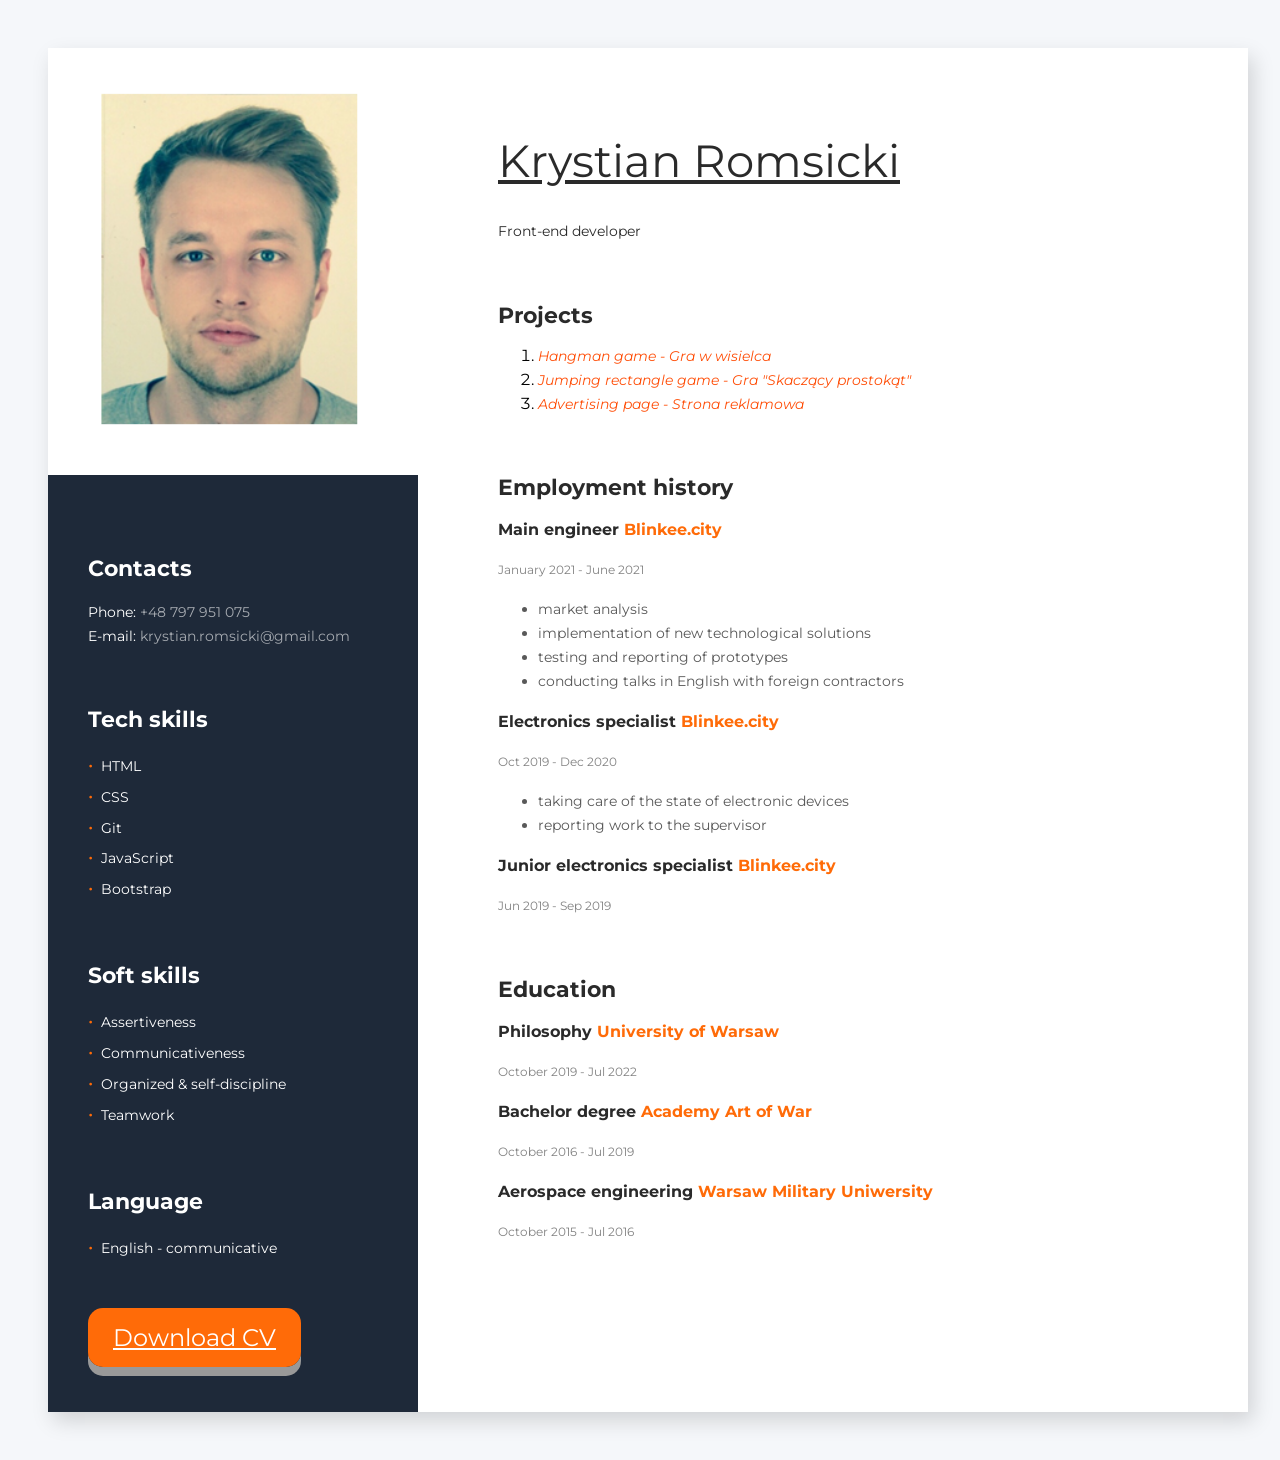
==== index.html @ 941d91e2 "v1.3" ====
<!DOCTYPE html>
<html lang="en">
  <head>
    <meta charset="UTF-8" />
    <meta name="viewport" content="width=device-width, initial-scale=1.0" />
    <title>Krystian Romsicki Wizytówka</title>
    <link rel="stylesheet" href="./css/animate.css" >
    <link rel="stylesheet" href="./css/style.css" />
    <link href="https://fonts.googleapis.com/css2?family=Montserrat:wght@400;700&display=swap" rel="stylesheet">
  </head>
  <body>
    <div class="container">
      <aside class="left-side">
        <img
          src="images/zdj.png"
          alt="moje zdjecie"
          width="370"
          class="photo"
        />

        <section class="contacts">
          <h2 class="contacts-title">Contacts</h2>
          <ul class="contacts-list">
            <li class="contacts-item">
              Phone:
              <a href="tel:+48797951075" class="contacts-link"
                >+48 797 951 075</a
              >
            </li>
            <li class="contacts-item">
              E-mail:
              <a href="mailto: krystian.romsicki@gmail.com" class="contacts-link"
                >krystian.romsicki@gmail.com</a
              >
            </li>
          </ul>
        </section>

        <section class="skills">
          <h2 class="skills-title">
            Tech skills
          </h2>
          <ul class="skills-list">
            <li class="skills-item">HTML</li>
            <li class="skills-item">CSS</li>
            <li class="skills-item">Git</li>
            <li class="skills-item">JavaScript</li>
            <li class="skills-item">Bootstrap</li>
          </ul>
        </section>
        <section class="skills">
          <h2 class="skills-title">
            Soft skills
          </h2>
          <ul class="skills-list">
            <li class="skills-item">Assertiveness</li>
            <li class="skills-item">Communicativeness</li>
            <li class="skills-item">Organized & self-discipline</li>
            <li class="skills-item">Teamwork</li>
          </ul>
        </section>
        <section class="skills">
          <h2 class="skills-title">
            Language
          </h2>
          <ul class="skills-list">
            <li class="skills-item">English - communicative</li>
          </ul>
        </section>
        <section class="widget">
          <a
            class="widget-link link"
            href="https://drive.google.com/file/d/1ToRbLE4dLzPFzspefFecAbR2P3JDI0Y3/view?usp=sharing"
            target="_blank"
          >
            Download CV
          </a>
        </section>
        
      </aside>
      <div class="right-side">
        <section class="bio">
          <a href="https://github.com/RufusCarlito" class="bio-title">Krystian Romsicki</a>
          <p class="bio-occupation">
            Front-end developer
          </p>
          <p class="bio-about">
            
          </p>
        </section>

        <section class="projects">
          <h2 class="projects-title">Projects</h2>

          <ol>
            <li>
              <a href="https://rufuscarlito.github.io/hangOut/" class="projects-link" target="_blank">
                Hangman game - Gra w wisielca 
              </a>
            </li>
            <li>
              <a href="https://rufuscarlito.github.io/flappySquare/" class="projects-link" target="_blank">
                Jumping rectangle game - Gra "Skaczący prostokąt"
              </a>
            </li>
            <li>
              <a href="https://rufuscarlito.github.io/pageMobile/" class="projects-link" target="_blank">
                Advertising page - Strona reklamowa 
              </a>
            </li>
          </ol>
        </section>
        <section class="jobs">
          <h2 class="jobs-title">
            Employment history
          </h2>

          <h3 class="jobs-occupation">
            Main engineer
            <span class="accent">Blinkee.city</span>
          </h3>

          <p class="jobs-time">
            January 2021 - June 2021
          </p>

          <ul class="experience">
            <li class="experience-item">
              market analysis
            </li>
            <li class="experience-item">
              implementation of new technological solutions
            </li>
            <li class="experience-item">
              testing and reporting of prototypes
            </li>
            <li class="experience-item">
              conducting talks in English with foreign contractors
            </li>
          </ul>

          <h3 class="jobs-occupation">
            Electronics specialist <span class="accent">Blinkee.city</span>
          </h3>
          <p class="jobs-time">Oct 2019 - Dec 2020</p>
          <ul class="experience">
            <li class="experience-item">taking care of the state of electronic devices</li>
            <li class="experience-item">reporting work to the supervisor</li>
          </ul>

          <h3 class="jobs-occupation">
            Junior electronics specialist <span class="accent">Blinkee.city</span>
          </h3>
          <p class="jobs-time">Jun 2019 - Sep 2019</p>
         
        </section>
        <section class="education">
          <h2 class="education-title">Education</h2>

          <h3 class="education-degree">
            Philosophy
            <span class="accent"
              >University of Warsaw</span>
          </h3>
          <p class="education-time">October 2019 - Jul 2022</p>

          <h3 class="education-degree">
            Bachelor degree
            <span class="accent"
              >Academy Art of War</span>
          </h3>
          <p class="education-time">October 2016 - Jul 2019</p>

          <h3 class="education-degree">
            Aerospace engineering
            <span class="accent"
              >Warsaw Military Uniwersity</span
            >
          </h3>
          <p class="education-time">October 2015 - Jul 2016</p>
        </section>
      </div>
    </div>
    <script src="css/script.js"></script>
  </body>
</html>
---- css/style.css ----
body {
  background-color: #f5f7fa;
  padding: 40px;
  font-family: 'Montserrat', sans-serif;
}

.container {
  display: flex;
  width: 1200px;
  margin-left: auto;
  margin-right: auto;

  background-color: #fff;
  box-shadow: 5px 9px 20px rgba(0, 0, 0, 0.15);
}

.bio,
.projects,
.jobs,
.education {
  margin-bottom: 60px;
}

.right-side {
  width: 830px;
  padding-left: 80px;
  padding-right: 200px;
  padding-top: 68px;
  padding-bottom: 68px;
}

.bio-title {
  font-size: 45px;
  line-height: 2;
  margin-bottom: 20px;
}

.bio-occupation {
  margin-bottom: 27px;
}

.bio-title,
.bio-occupation {
  color: #2a2a2a;
}

.bio-occupation,
.bio-about {
  font-size: 14px;
  line-height: 1.714;
}

.bio-about {
  color: #595959;
}

.projects-title {
  margin-bottom: 14px;
  color: #2a2a2a;
  font-size: 22px;
  line-height: 24px;
}

.projects-link {
  font-size: 14px;
  line-height: 24px;
  text-decoration: none;
  color: #ff4e08;
  font-weight: 400;
  font-style: oblique;
}

.projects-link:hover {
  color: #ff6b08;
}

.jobs-title,
.education-title {
  color: #2a2a2a;
  font-size: 22px;
  line-height: 1.091;
}

.jobs-occupation,
.education-degree {
  color: #2a2a2a;
  font-size: 16px;
  line-height: 1.5;
}

.jobs-time,
.education-time {
  color: #828282;
  font-size: 12px;
  line-height: 2;
}

.experience-item {
  color: #595959;
  font-size: 14px;
  line-height: 1.714;
}

.accent {
  color: #ff6b08;
}

/* ========= left-side ========= */

.left-side {
  width: 370px;
  background-color: #1e2939;
  color: #fff;
}

.skills-title {
  font-size: 22px;
  line-height: 1.091;
}

.skills-item {
  font-size: 14px;
  line-height: 1.714;
}

.skills-list {
  list-style: none;
  padding-left: 0;
}

.skills-item::before {
  content: "\2022";
  margin-right: 8px;
  color: #ff6b08;
  font-size: 18px;
}

.photo {
  width: 370px;
}

.photo,
.contacts,
.skills,
.widget {
  margin-bottom: 60px;
}

.contacts,
.skills,
.widget {
  padding-left: 40px;
}

.contacts-title,
.skills-title {
  color: #ffffff;
  font-family: Montserrat;
  font-size: 22px;
  font-weight: 700;
  line-height: 24px;
}

.contacts-list {
  list-style: none;
  padding-left: 0;
}

.contacts-item {
  font-size: 14px;
  font-weight: 400;
  line-height: 24px;
  color: #ffffff;
}

.contacts-link {
  opacity: 0.6;
  color: #ffffff;
  text-decoration: none;
}

.contacts-link:hover {
  opacity: 1;
  text-decoration: underline;
}

.widget-link {
  padding: 15px 25px;
  font-size: 24px;
  text-align: center;
  cursor: pointer;
  outline: none;
  color: #fff;
  background-color: #ff6b08;
  border: none;
  border-radius: 15px;
  box-shadow: 0 9px #999;
}

.widget-link:hover {
  background-color: #3e8e41;
}
.widget-link:active {
  background-color: #a5a733;
  box-shadow: 0 5px #666;
  transform: translateY(4px);
}
/*
.widget:hover {
  animation: shake 1s;
  transform-origin: center;
}*/

.photo:hover {
  animation: pulse 1s;
}
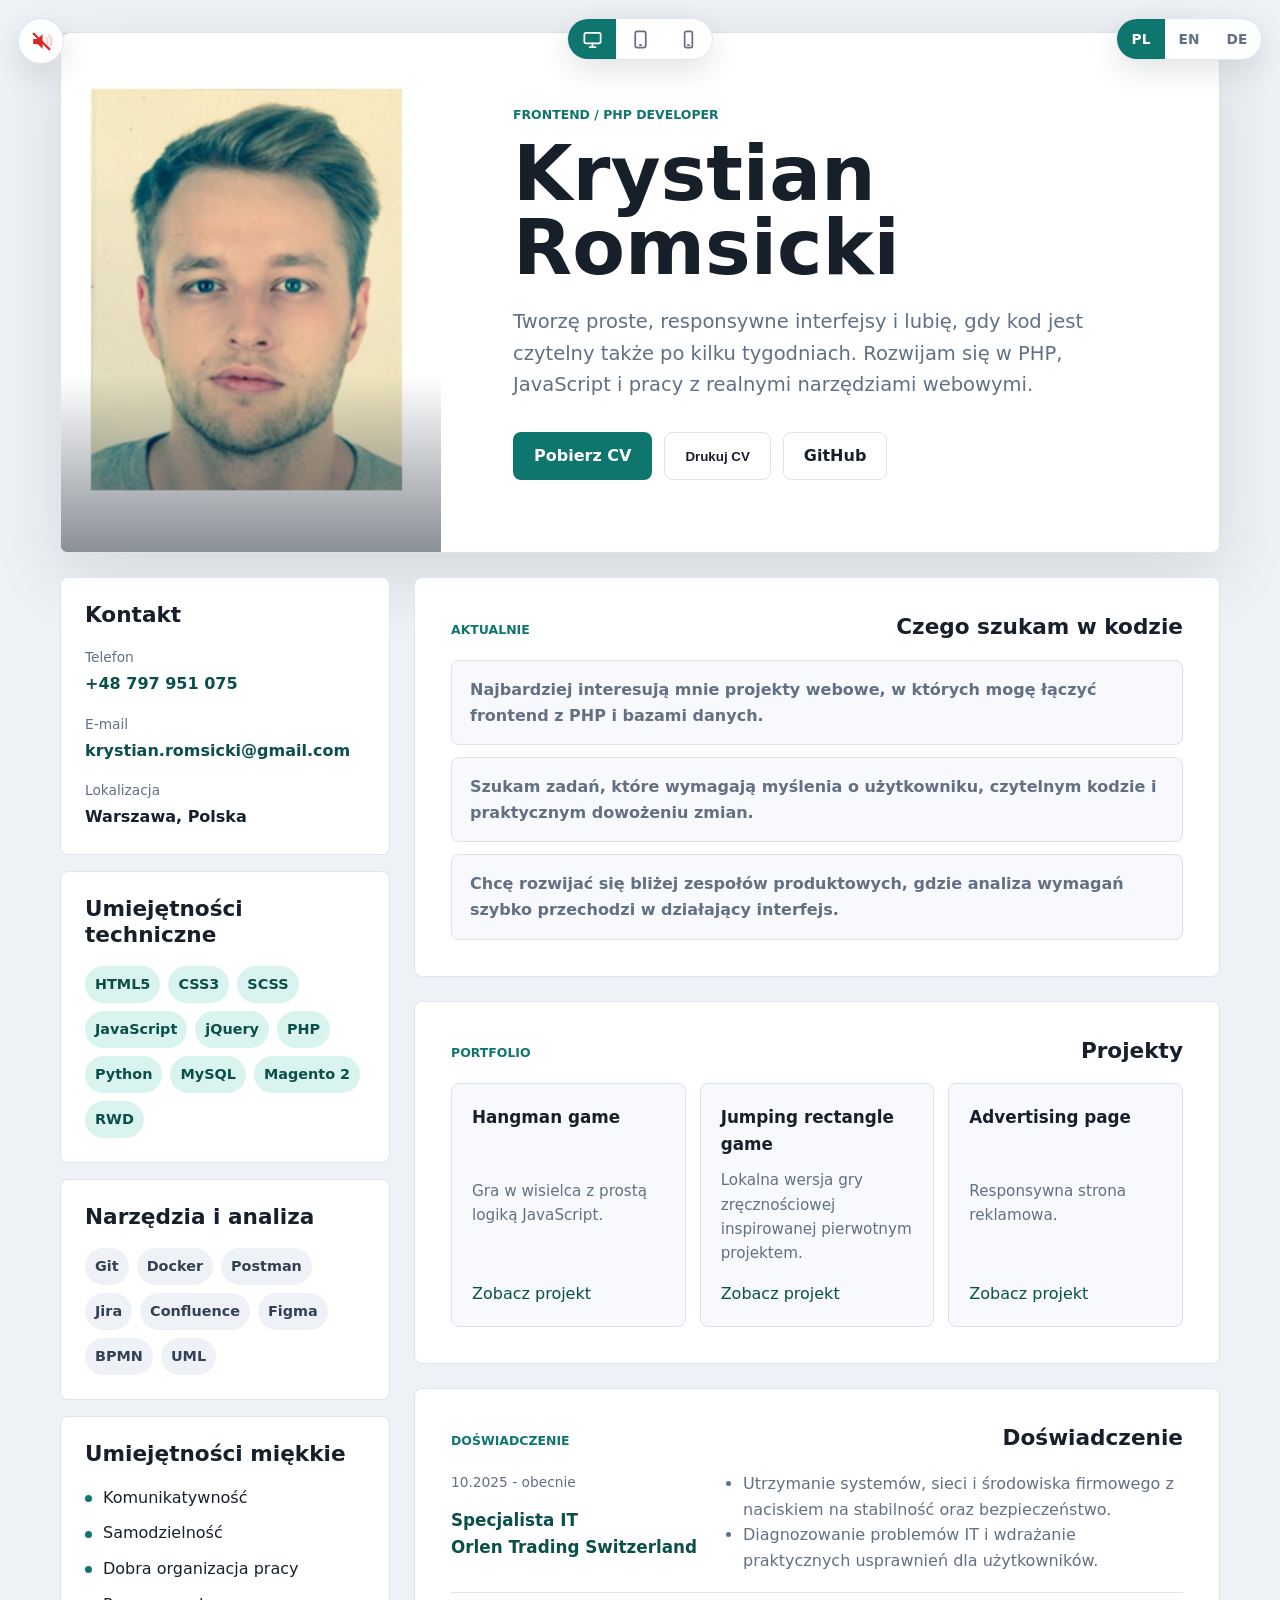
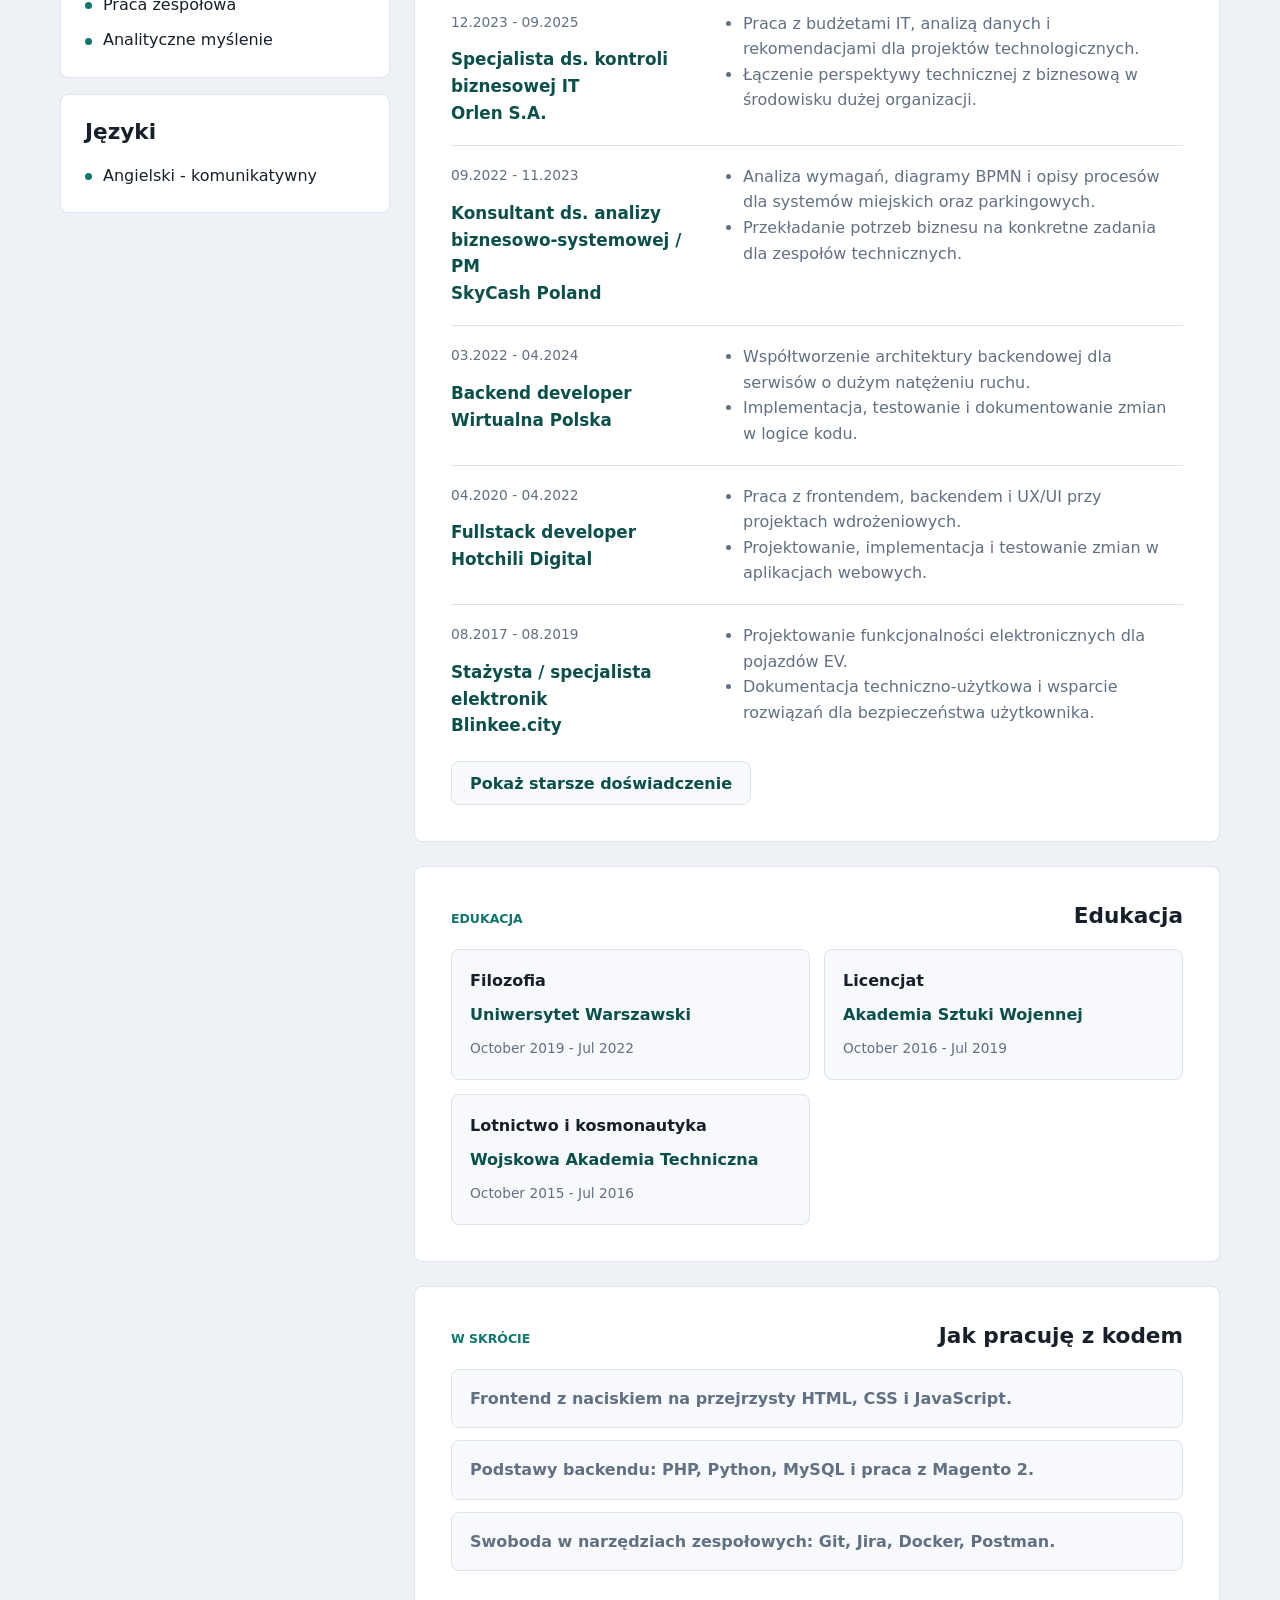
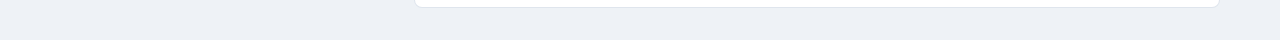
==== commit 385ac35a: "Add static GitHub Pages entrypoint" ====
--- a/index.html
+++ b/index.html
@@ -1,186 +1,305 @@
 <!DOCTYPE html>
-<html lang="en">
-  <head>
-    <meta charset="UTF-8" />
-    <meta name="viewport" content="width=device-width, initial-scale=1.0" />
-    <title>Krystian Romsicki Wizytówka</title>
-    <link rel="stylesheet" href="./css/animate.css" >
-    <link rel="stylesheet" href="./css/style.css" />
-    <link href="https://fonts.googleapis.com/css2?family=Montserrat:wght@400;700&display=swap" rel="stylesheet">
-  </head>
-  <body>
-    <div class="container">
-      <aside class="left-side">
-        <img
-          src="images/zdj.png"
-          alt="moje zdjecie"
-          width="370"
-          class="photo"
-        />
-
-        <section class="contacts">
-          <h2 class="contacts-title">Contacts</h2>
-          <ul class="contacts-list">
-            <li class="contacts-item">
-              Phone:
-              <a href="tel:+48797951075" class="contacts-link"
-                >+48 797 951 075</a
-              >
-            </li>
-            <li class="contacts-item">
-              E-mail:
-              <a href="mailto: krystian.romsicki@gmail.com" class="contacts-link"
-                >krystian.romsicki@gmail.com</a
-              >
-            </li>
-          </ul>
+<html lang="pl">
+<head>
+    <meta charset="UTF-8">
+    <meta name="viewport" content="width=device-width, initial-scale=1.0">
+    <meta name="description" content="CV i portfolio: Krystian Romsicki, Frontend / PHP developer">
+    <meta property="og:title" content="Krystian Romsicki | Frontend / PHP developer">
+    <meta property="og:description" content="Tworzę proste, responsywne interfejsy i lubię, gdy kod jest czytelny także po kilku tygodniach. Rozwijam się w PHP, JavaScript i pracy z realnymi narzędziami webowymi.">
+    <meta property="og:type" content="website">
+    <meta property="og:image" content="assets/img/profile.png">
+    <meta name="twitter:card" content="summary_large_image">
+    <title>Krystian Romsicki | CV</title>
+    <link rel="stylesheet" href="assets/css/style.css">
+</head>
+<body>
+    <audio id="background-audio" src="assets/audio/chill3.wav" loop preload="metadata"></audio>
+    <div class="top-tools" aria-label="Ustawienia strony">
+        <div class="music-control">
+            <button class="audio-toggle" type="button" data-audio-toggle aria-label="Włącz lub wyłącz muzykę" aria-pressed="false">
+                <svg class="speaker-icon" viewBox="0 0 24 24" aria-hidden="true">
+                    <path class="speaker-icon__body" d="M4 9.5v5h4.2L13 19V5L8.2 9.5H4Z"></path>
+                    <path class="speaker-icon__wave speaker-icon__wave--inner" d="M16.2 8.4a5 5 0 0 1 0 7.2"></path>
+                    <path class="speaker-icon__wave speaker-icon__wave--outer" d="M18.9 5.7a8.8 8.8 0 0 1 0 12.6"></path>
+                    <path class="speaker-icon__slash" d="M4.5 4.5 19.5 19.5"></path>
+                </svg>
+            </button>
+            <span class="audio-bubble" data-audio-bubble aria-live="polite"></span>
+        </div>
+        <div class="device-switcher" aria-label="Podgląd widoku strony">
+            <button type="button" class="is-active" data-device-view="desktop" aria-label="Widok komputera">
+                <svg viewBox="0 0 24 24" aria-hidden="true">
+                    <rect x="3.5" y="5" width="17" height="11" rx="1.8"></rect>
+                    <path d="M9 20h6M12 16v4"></path>
+                </svg>
+            </button>
+            <button type="button" data-device-view="tablet" aria-label="Widok tabletu">
+                <svg viewBox="0 0 24 24" aria-hidden="true">
+                    <rect x="6.5" y="3.5" width="11" height="17" rx="2.2"></rect>
+                    <path d="M11.2 17.8h1.6"></path>
+                </svg>
+            </button>
+            <button type="button" data-device-view="phone" aria-label="Widok telefonu">
+                <svg viewBox="0 0 24 24" aria-hidden="true">
+                    <rect x="8" y="3.5" width="8" height="17" rx="2"></rect>
+                    <path d="M11.3 17.8h1.4"></path>
+                </svg>
+            </button>
+        </div>
+        <div class="language-switcher" aria-label="Wybór języka">
+            <button type="button" class="is-active" data-lang="pl">PL</button>
+            <button type="button" data-lang="en">EN</button>
+            <button type="button" data-lang="de">DE</button>
+        </div>
+    </div>
+
+    <main class="page-shell">
+        <section class="hero" aria-labelledby="page-title">
+            <div class="hero__media">
+                <img src="assets/img/profile.png" alt="Zdjęcie profilowe: Krystian Romsicki" class="hero__photo">
+            </div>
+            <div class="hero__content">
+                <p class="eyebrow" data-i18n="profile.role">Frontend / PHP developer</p>
+                <h1 id="page-title">Krystian Romsicki</h1>
+                <p class="lead" data-i18n="profile.summary">Tworzę proste, responsywne interfejsy i lubię, gdy kod jest czytelny także po kilku tygodniach. Rozwijam się w PHP, JavaScript i pracy z realnymi narzędziami webowymi.</p>
+                <div class="hero__actions" aria-label="Główne akcje">
+                                            <a class="button button--primary" href="assets/downloads/K.Romsicki_cv_pl.pdf" download data-i18n="actions.download">Pobierz CV</a>
+                        <button class="button button--ghost" type="button" data-print-pdf="assets/downloads/K.Romsicki_cv_pl.pdf" data-i18n="actions.print">Drukuj CV</button>
+                                        <a class="button button--ghost" href="https://github.com/RufusCarlito" target="_blank" rel="noreferrer">GitHub</a>
+                </div>
+            </div>
         </section>
 
-        <section class="skills">
-          <h2 class="skills-title">
-            Tech skills
-          </h2>
-          <ul class="skills-list">
-            <li class="skills-item">HTML</li>
-            <li class="skills-item">CSS</li>
-            <li class="skills-item">Git</li>
-            <li class="skills-item">JavaScript</li>
-            <li class="skills-item">Bootstrap</li>
-          </ul>
+        <div class="layout">
+            <aside class="sidebar" aria-label="Informacje kontaktowe i umiejętności">
+                <section class="panel contact-panel">
+                    <h2 data-i18n="sections.contact">Kontakt</h2>
+                    <ul class="contact-list">
+                        <li>
+                            <span data-i18n="contact.phone">Telefon</span>
+                            <a href="tel:+48797951075">+48 797 951 075</a>
+                        </li>
+                        <li>
+                            <span>E-mail</span>
+                            <a href="mailto:krystian.romsicki@gmail.com">krystian.romsicki@gmail.com</a>
+                        </li>
+                        <li>
+                            <span data-i18n="contact.location">Lokalizacja</span>
+                            <strong data-i18n="profile.location">Warszawa, Polska</strong>
+                        </li>
+                    </ul>
+                </section>
+
+                <section class="panel">
+                    <h2 data-i18n="sections.tech">Umiejętności techniczne</h2>
+                    <div class="tag-list">
+                                                    <span>HTML5</span>
+                                                    <span>CSS3</span>
+                                                    <span>SCSS</span>
+                                                    <span>JavaScript</span>
+                                                    <span>jQuery</span>
+                                                    <span>PHP</span>
+                                                    <span>Python</span>
+                                                    <span>MySQL</span>
+                                                    <span>Magento 2</span>
+                                                    <span>RWD</span>
+                                            </div>
+                </section>
+
+                <section class="panel">
+                    <h2 data-i18n="sections.tools">Narzędzia i analiza</h2>
+                    <div class="tag-list tag-list--muted">
+                                                    <span>Git</span>
+                                                    <span>Docker</span>
+                                                    <span>Postman</span>
+                                                    <span>Jira</span>
+                                                    <span>Confluence</span>
+                                                    <span>Figma</span>
+                                                    <span>BPMN</span>
+                                                    <span>UML</span>
+                                            </div>
+                </section>
+
+                <section class="panel">
+                    <h2 data-i18n="sections.soft">Umiejętności miękkie</h2>
+                    <ul class="clean-list">
+                                                    <li data-i18n-list="soft">Komunikatywność</li>
+                                                    <li data-i18n-list="soft">Samodzielność</li>
+                                                    <li data-i18n-list="soft">Dobra organizacja pracy</li>
+                                                    <li data-i18n-list="soft">Praca zespołowa</li>
+                                                    <li data-i18n-list="soft">Analityczne myślenie</li>
+                                            </ul>
+                </section>
+
+                <section class="panel">
+                    <h2 data-i18n="sections.languages">Języki</h2>
+                    <ul class="clean-list">
+                                                    <li data-i18n-list="languages">Angielski - komunikatywny</li>
+                                            </ul>
+                </section>
+            </aside>
+
+            <div class="content">
+                <section class="section" aria-labelledby="now-title">
+                    <div class="section__head">
+                        <p class="eyebrow" data-i18n="sections.nowEyebrow">Aktualnie</p>
+                        <h2 id="now-title" data-i18n="sections.now">Czego szukam w kodzie</h2>
+                    </div>
+                    <ul class="focus-list">
+                                                    <li data-i18n-list="now">Najbardziej interesują mnie projekty webowe, w których mogę łączyć frontend z PHP i bazami danych.</li>
+                                                    <li data-i18n-list="now">Szukam zadań, które wymagają myślenia o użytkowniku, czytelnym kodzie i praktycznym dowożeniu zmian.</li>
+                                                    <li data-i18n-list="now">Chcę rozwijać się bliżej zespołów produktowych, gdzie analiza wymagań szybko przechodzi w działający interfejs.</li>
+                                            </ul>
+                </section>
+
+                <section class="section" aria-labelledby="projects-title">
+                    <div class="section__head">
+                        <p class="eyebrow">Portfolio</p>
+                        <h2 id="projects-title" data-i18n="sections.projects">Projekty</h2>
+                    </div>
+                    <div class="project-grid">
+                                                    <article class="project-card">
+                                <h3>Hangman game</h3>
+                                <p data-project-description="Hangman game">Gra w wisielca z prostą logiką JavaScript.</p>
+                                                                    <button class="project-card__action" type="button" data-modal-open data-project-src="assets/projects/hangOut/index.html" data-project-title="Hangman game">
+                                        <span data-i18n="actions.viewProject">Zobacz projekt</span>
+                                    </button>
+                                                            </article>
+                                                    <article class="project-card">
+                                <h3>Jumping rectangle game</h3>
+                                <p data-project-description="Jumping rectangle game">Lokalna wersja gry zręcznościowej inspirowanej pierwotnym projektem.</p>
+                                                                    <button class="project-card__action" type="button" data-modal-open data-project-src="assets/projects/flappySquare/index.html" data-project-title="Jumping rectangle game">
+                                        <span data-i18n="actions.viewProject">Zobacz projekt</span>
+                                    </button>
+                                                            </article>
+                                                    <article class="project-card">
+                                <h3>Advertising page</h3>
+                                <p data-project-description="Advertising page">Responsywna strona reklamowa.</p>
+                                                                    <a href="assets/projects/pageMobile/index.html" target="_blank" rel="noreferrer" data-i18n="actions.viewProject">Zobacz projekt</a>
+                                                            </article>
+                                            </div>
+                </section>
+
+                <section class="section" aria-labelledby="experience-title">
+                    <div class="section__head">
+                        <p class="eyebrow" data-i18n="sections.experienceEyebrow">Doświadczenie</p>
+                        <h2 id="experience-title" data-i18n="sections.experience">Doświadczenie</h2>
+                    </div>
+                    <div class="timeline">
+                                                    <article class="timeline-item">
+                                <div>
+                                    <p class="timeline-item__period">10.2025 - obecnie</p>
+                                    <h3><span data-job-role="Specjalista IT">Specjalista IT</span> <span>Orlen Trading Switzerland</span></h3>
+                                </div>
+                                <ul>
+                                                                            <li data-i18n-job="Utrzymanie systemów, sieci i środowiska firmowego z naciskiem na stabilność oraz bezpieczeństwo.">Utrzymanie systemów, sieci i środowiska firmowego z naciskiem na stabilność oraz bezpieczeństwo.</li>
+                                                                            <li data-i18n-job="Diagnozowanie problemów IT i wdrażanie praktycznych usprawnień dla użytkowników.">Diagnozowanie problemów IT i wdrażanie praktycznych usprawnień dla użytkowników.</li>
+                                                                    </ul>
+                            </article>
+                                                    <article class="timeline-item">
+                                <div>
+                                    <p class="timeline-item__period">12.2023 - 09.2025</p>
+                                    <h3><span data-job-role="Specjalista ds. kontroli biznesowej IT">Specjalista ds. kontroli biznesowej IT</span> <span>Orlen S.A.</span></h3>
+                                </div>
+                                <ul>
+                                                                            <li data-i18n-job="Praca z budżetami IT, analizą danych i rekomendacjami dla projektów technologicznych.">Praca z budżetami IT, analizą danych i rekomendacjami dla projektów technologicznych.</li>
+                                                                            <li data-i18n-job="Łączenie perspektywy technicznej z biznesową w środowisku dużej organizacji.">Łączenie perspektywy technicznej z biznesową w środowisku dużej organizacji.</li>
+                                                                    </ul>
+                            </article>
+                                                    <article class="timeline-item">
+                                <div>
+                                    <p class="timeline-item__period">09.2022 - 11.2023</p>
+                                    <h3><span data-job-role="Konsultant ds. analizy biznesowo-systemowej / PM">Konsultant ds. analizy biznesowo-systemowej / PM</span> <span>SkyCash Poland</span></h3>
+                                </div>
+                                <ul>
+                                                                            <li data-i18n-job="Analiza wymagań, diagramy BPMN i opisy procesów dla systemów miejskich oraz parkingowych.">Analiza wymagań, diagramy BPMN i opisy procesów dla systemów miejskich oraz parkingowych.</li>
+                                                                            <li data-i18n-job="Przekładanie potrzeb biznesu na konkretne zadania dla zespołów technicznych.">Przekładanie potrzeb biznesu na konkretne zadania dla zespołów technicznych.</li>
+                                                                    </ul>
+                            </article>
+                                                    <article class="timeline-item timeline-item--older" data-experience-older hidden>
+                                <div>
+                                    <p class="timeline-item__period">03.2022 - 04.2024</p>
+                                    <h3><span data-job-role="Backend developer">Backend developer</span> <span>Wirtualna Polska</span></h3>
+                                </div>
+                                <ul>
+                                                                            <li data-i18n-job="Współtworzenie architektury backendowej dla serwisów o dużym natężeniu ruchu.">Współtworzenie architektury backendowej dla serwisów o dużym natężeniu ruchu.</li>
+                                                                            <li data-i18n-job="Implementacja, testowanie i dokumentowanie zmian w logice kodu.">Implementacja, testowanie i dokumentowanie zmian w logice kodu.</li>
+                                                                    </ul>
+                            </article>
+                                                    <article class="timeline-item timeline-item--older" data-experience-older hidden>
+                                <div>
+                                    <p class="timeline-item__period">04.2020 - 04.2022</p>
+                                    <h3><span data-job-role="Fullstack developer">Fullstack developer</span> <span>Hotchili Digital</span></h3>
+                                </div>
+                                <ul>
+                                                                            <li data-i18n-job="Praca z frontendem, backendem i UX/UI przy projektach wdrożeniowych.">Praca z frontendem, backendem i UX/UI przy projektach wdrożeniowych.</li>
+                                                                            <li data-i18n-job="Projektowanie, implementacja i testowanie zmian w aplikacjach webowych.">Projektowanie, implementacja i testowanie zmian w aplikacjach webowych.</li>
+                                                                    </ul>
+                            </article>
+                                                    <article class="timeline-item timeline-item--older" data-experience-older hidden>
+                                <div>
+                                    <p class="timeline-item__period">08.2017 - 08.2019</p>
+                                    <h3><span data-job-role="Stażysta / specjalista elektronik">Stażysta / specjalista elektronik</span> <span>Blinkee.city</span></h3>
+                                </div>
+                                <ul>
+                                                                            <li data-i18n-job="Projektowanie funkcjonalności elektronicznych dla pojazdów EV.">Projektowanie funkcjonalności elektronicznych dla pojazdów EV.</li>
+                                                                            <li data-i18n-job="Dokumentacja techniczno-użytkowa i wsparcie rozwiązań dla bezpieczeństwa użytkownika.">Dokumentacja techniczno-użytkowa i wsparcie rozwiązań dla bezpieczeństwa użytkownika.</li>
+                                                                    </ul>
+                            </article>
+                                            </div>
+                    <button class="timeline-toggle" type="button" data-experience-toggle data-i18n-toggle="showOlder" aria-expanded="false">Pokaż starsze doświadczenie</button>
+                </section>
+
+                <section class="section" aria-labelledby="education-title">
+                    <div class="section__head">
+                        <p class="eyebrow">Edukacja</p>
+                        <h2 id="education-title" data-i18n="sections.education">Edukacja</h2>
+                    </div>
+                    <div class="education-list">
+                                                    <article class="education-item">
+                                <h3 data-education-degree="Filozofia">Filozofia</h3>
+                                <p data-education-school="Uniwersytet Warszawski">Uniwersytet Warszawski</p>
+                                <span>October 2019 - Jul 2022</span>
+                            </article>
+                                                    <article class="education-item">
+                                <h3 data-education-degree="Licencjat">Licencjat</h3>
+                                <p data-education-school="Akademia Sztuki Wojennej">Akademia Sztuki Wojennej</p>
+                                <span>October 2016 - Jul 2019</span>
+                            </article>
+                                                    <article class="education-item">
+                                <h3 data-education-degree="Lotnictwo i kosmonautyka">Lotnictwo i kosmonautyka</h3>
+                                <p data-education-school="Wojskowa Akademia Techniczna">Wojskowa Akademia Techniczna</p>
+                                <span>October 2015 - Jul 2016</span>
+                            </article>
+                                            </div>
+                </section>
+
+                <section class="section" aria-labelledby="focus-title">
+                    <div class="section__head">
+                        <p class="eyebrow" data-i18n="sections.focusEyebrow">W skrócie</p>
+                        <h2 id="focus-title" data-i18n="sections.focus">Jak pracuję z kodem</h2>
+                    </div>
+                    <ul class="focus-list">
+                                                    <li data-i18n-list="focus">Frontend z naciskiem na przejrzysty HTML, CSS i JavaScript.</li>
+                                                    <li data-i18n-list="focus">Podstawy backendu: PHP, Python, MySQL i praca z Magento 2.</li>
+                                                    <li data-i18n-list="focus">Swoboda w narzędziach zespołowych: Git, Jira, Docker, Postman.</li>
+                                            </ul>
+                </section>
+            </div>
+        </div>
+    </main>
+
+    <div class="project-modal" data-project-modal aria-hidden="true">
+        <div class="project-modal__backdrop" data-modal-close></div>
+        <section class="project-modal__dialog" role="dialog" aria-modal="true" aria-labelledby="project-modal-title">
+            <header class="project-modal__header">
+                <h2 id="project-modal-title">Projekt</h2>
+                <button class="project-modal__close" type="button" data-modal-close aria-label="Zamknij popup">×</button>
+            </header>
+            <iframe class="project-modal__frame" data-project-frame title="Podgląd projektu" loading="lazy"></iframe>
         </section>
-        <section class="skills">
-          <h2 class="skills-title">
-            Soft skills
-          </h2>
-          <ul class="skills-list">
-            <li class="skills-item">Assertiveness</li>
-            <li class="skills-item">Communicativeness</li>
-            <li class="skills-item">Organized & self-discipline</li>
-            <li class="skills-item">Teamwork</li>
-          </ul>
-        </section>
-        <section class="skills">
-          <h2 class="skills-title">
-            Language
-          </h2>
-          <ul class="skills-list">
-            <li class="skills-item">English - communicative</li>
-          </ul>
-        </section>
-        <section class="widget">
-          <a
-            class="widget-link link"
-            href="https://drive.google.com/file/d/1ToRbLE4dLzPFzspefFecAbR2P3JDI0Y3/view?usp=sharing"
-            target="_blank"
-          >
-            Download CV
-          </a>
-        </section>
-        
-      </aside>
-      <div class="right-side">
-        <section class="bio">
-          <a href="https://github.com/RufusCarlito" class="bio-title">Krystian Romsicki</a>
-          <p class="bio-occupation">
-            Front-end developer
-          </p>
-          <p class="bio-about">
-            
-          </p>
-        </section>
-
-        <section class="projects">
-          <h2 class="projects-title">Projects</h2>
-
-          <ol>
-            <li>
-              <a href="https://rufuscarlito.github.io/hangOut/" class="projects-link" target="_blank">
-                Hangman game - Gra w wisielca 
-              </a>
-            </li>
-            <li>
-              <a href="https://rufuscarlito.github.io/flappySquare/" class="projects-link" target="_blank">
-                Jumping rectangle game - Gra "Skaczący prostokąt"
-              </a>
-            </li>
-            <li>
-              <a href="https://rufuscarlito.github.io/pageMobile/" class="projects-link" target="_blank">
-                Advertising page - Strona reklamowa 
-              </a>
-            </li>
-          </ol>
-        </section>
-        <section class="jobs">
-          <h2 class="jobs-title">
-            Employment history
-          </h2>
-
-          <h3 class="jobs-occupation">
-            Main engineer
-            <span class="accent">Blinkee.city</span>
-          </h3>
-
-          <p class="jobs-time">
-            January 2021 - June 2021
-          </p>
-
-          <ul class="experience">
-            <li class="experience-item">
-              market analysis
-            </li>
-            <li class="experience-item">
-              implementation of new technological solutions
-            </li>
-            <li class="experience-item">
-              testing and reporting of prototypes
-            </li>
-            <li class="experience-item">
-              conducting talks in English with foreign contractors
-            </li>
-          </ul>
-
-          <h3 class="jobs-occupation">
-            Electronics specialist <span class="accent">Blinkee.city</span>
-          </h3>
-          <p class="jobs-time">Oct 2019 - Dec 2020</p>
-          <ul class="experience">
-            <li class="experience-item">taking care of the state of electronic devices</li>
-            <li class="experience-item">reporting work to the supervisor</li>
-          </ul>
-
-          <h3 class="jobs-occupation">
-            Junior electronics specialist <span class="accent">Blinkee.city</span>
-          </h3>
-          <p class="jobs-time">Jun 2019 - Sep 2019</p>
-         
-        </section>
-        <section class="education">
-          <h2 class="education-title">Education</h2>
-
-          <h3 class="education-degree">
-            Philosophy
-            <span class="accent"
-              >University of Warsaw</span>
-          </h3>
-          <p class="education-time">October 2019 - Jul 2022</p>
-
-          <h3 class="education-degree">
-            Bachelor degree
-            <span class="accent"
-              >Academy Art of War</span>
-          </h3>
-          <p class="education-time">October 2016 - Jul 2019</p>
-
-          <h3 class="education-degree">
-            Aerospace engineering
-            <span class="accent"
-              >Warsaw Military Uniwersity</span
-            >
-          </h3>
-          <p class="education-time">October 2015 - Jul 2016</p>
-        </section>
-      </div>
     </div>
-    <script src="css/script.js"></script>
-  </body>
+
+    <script src="assets/js/script.js"></script>
+</body>
 </html>
--- a/assets/css/style.css
+++ b/assets/css/style.css
@@ -0,0 +1,934 @@
+:root {
+  --bg: #eef2f6;
+  --surface: #ffffff;
+  --surface-muted: #f7f9fc;
+  --ink: #17202a;
+  --muted: #627084;
+  --line: #dce3eb;
+  --accent: #0f766e;
+  --accent-dark: #0b4f4a;
+  --accent-soft: #d9f3ef;
+  --warn: #c2410c;
+  --shadow: 0 24px 70px rgba(21, 32, 43, 0.12);
+}
+
+* {
+  box-sizing: border-box;
+}
+
+html {
+  scroll-behavior: smooth;
+}
+
+body {
+  margin: 0;
+  background: var(--bg);
+  color: var(--ink);
+  font-family: Inter, ui-sans-serif, system-ui, -apple-system, BlinkMacSystemFont, "Segoe UI", sans-serif;
+  line-height: 1.6;
+}
+
+body::before {
+  position: fixed;
+  inset: 0;
+  z-index: 100;
+  content: "";
+  pointer-events: none;
+  background:
+    linear-gradient(rgba(255, 255, 255, 0.18) 50%, rgba(0, 0, 0, 0.12) 50%),
+    #08111f;
+  background-size: 100% 4px, auto;
+  animation: tvReveal 1200ms cubic-bezier(0.19, 1, 0.22, 1) forwards;
+  transform-origin: center;
+}
+
+a {
+  color: inherit;
+}
+
+.top-tools {
+  position: fixed;
+  top: 18px;
+  right: 18px;
+  left: 18px;
+  z-index: 30;
+  display: flex;
+  align-items: flex-start;
+  justify-content: space-between;
+  gap: 16px;
+  pointer-events: none;
+}
+
+.music-control,
+.device-switcher,
+.language-switcher {
+  pointer-events: auto;
+}
+
+.music-control {
+  position: relative;
+  display: flex;
+  align-items: center;
+  gap: 10px;
+}
+
+.audio-toggle {
+  position: relative;
+  width: 46px;
+  height: 46px;
+  display: grid;
+  place-items: center;
+  border: 1px solid rgba(220, 227, 235, 0.9);
+  border-radius: 999px;
+  background: rgba(255, 255, 255, 0.94);
+  box-shadow: 0 10px 30px rgba(21, 32, 43, 0.12);
+  cursor: pointer;
+}
+
+.speaker-icon {
+  width: 25px;
+  height: 25px;
+  display: block;
+  margin: auto;
+  overflow: visible;
+  color: var(--accent-dark);
+}
+
+.speaker-icon__body {
+  fill: currentColor;
+}
+
+.speaker-icon__wave,
+.speaker-icon__slash {
+  fill: none;
+  stroke: currentColor;
+  stroke-width: 2.2;
+  stroke-linecap: round;
+  stroke-linejoin: round;
+}
+
+.speaker-icon__slash {
+  opacity: 0;
+  color: #dc2626;
+}
+
+.audio-toggle.is-muted .speaker-icon {
+  color: #dc2626;
+}
+
+.audio-toggle.is-muted .speaker-icon__wave {
+  opacity: 0.2;
+}
+
+.audio-toggle.is-muted .speaker-icon__slash {
+  opacity: 1;
+}
+
+.audio-bubble {
+  max-width: 230px;
+  padding: 9px 11px;
+  border-radius: 8px;
+  background: #ffffff;
+  color: var(--ink);
+  box-shadow: 0 14px 40px rgba(21, 32, 43, 0.16);
+  font-size: 0.9rem;
+  font-weight: 750;
+  opacity: 0;
+  transform: translateY(-4px);
+  transition: opacity 180ms ease, transform 180ms ease;
+  pointer-events: none;
+}
+
+.audio-bubble.is-visible {
+  opacity: 1;
+  transform: translateY(0);
+}
+
+.device-switcher {
+  position: absolute;
+  left: 50%;
+  display: inline-flex;
+  overflow: hidden;
+  border: 1px solid rgba(220, 227, 235, 0.9);
+  border-radius: 999px;
+  background: rgba(255, 255, 255, 0.94);
+  box-shadow: 0 10px 30px rgba(21, 32, 43, 0.12);
+  transform: translateX(-50%);
+}
+
+.device-switcher button {
+  width: 48px;
+  height: 40px;
+  display: grid;
+  place-items: center;
+  border: 0;
+  background: transparent;
+  color: var(--muted);
+  cursor: pointer;
+}
+
+.device-switcher button.is-active {
+  background: var(--accent);
+  color: #ffffff;
+}
+
+.device-switcher svg {
+  width: 23px;
+  height: 23px;
+  fill: none;
+  stroke: currentColor;
+  stroke-width: 1.8;
+  stroke-linecap: round;
+  stroke-linejoin: round;
+}
+
+.language-switcher {
+  display: inline-flex;
+  overflow: hidden;
+  border: 1px solid rgba(220, 227, 235, 0.9);
+  border-radius: 999px;
+  background: rgba(255, 255, 255, 0.94);
+  box-shadow: 0 10px 30px rgba(21, 32, 43, 0.12);
+}
+
+.language-switcher button {
+  min-width: 48px;
+  min-height: 40px;
+  border: 0;
+  background: transparent;
+  color: var(--muted);
+  font: inherit;
+  font-size: 0.86rem;
+  font-weight: 850;
+  cursor: pointer;
+}
+
+.language-switcher button.is-active {
+  background: var(--accent);
+  color: #ffffff;
+}
+
+.page-shell {
+  width: min(1160px, calc(100% - 32px));
+  margin: 32px auto;
+  animation: pageReveal 900ms ease 520ms both;
+  transition: width 220ms ease, max-width 220ms ease, box-shadow 220ms ease;
+}
+
+body.preview-tablet .page-shell {
+  width: min(760px, calc(100% - 32px));
+}
+
+body.preview-phone .page-shell {
+  width: 390px;
+  max-width: calc(100% - 32px);
+  box-shadow: 0 30px 90px rgba(21, 32, 43, 0.18);
+}
+
+@keyframes tvReveal {
+  0% {
+    opacity: 1;
+    transform: scaleY(0.018);
+    filter: brightness(2.8);
+  }
+
+  38% {
+    transform: scaleY(0.018);
+  }
+
+  58% {
+    transform: scaleY(1);
+  }
+
+  82% {
+    opacity: 0.82;
+    filter: brightness(1.35);
+  }
+
+  100% {
+    opacity: 0;
+    transform: scaleY(1);
+    filter: brightness(1);
+    visibility: hidden;
+  }
+}
+
+@keyframes pageReveal {
+  from {
+    opacity: 0;
+    transform: scale(0.985);
+    filter: blur(6px);
+  }
+
+  to {
+    opacity: 1;
+    transform: scale(1);
+    filter: blur(0);
+  }
+}
+
+@media (prefers-reduced-motion: reduce) {
+  body::before,
+  .page-shell {
+    animation: none;
+  }
+
+  body::before {
+    display: none;
+  }
+}
+
+body.preview-tablet .hero,
+body.preview-tablet .layout,
+body.preview-phone .hero,
+body.preview-phone .layout {
+  grid-template-columns: 1fr;
+}
+
+body.preview-tablet .hero {
+  min-height: 0;
+}
+
+body.preview-tablet .hero__media {
+  min-height: 360px;
+}
+
+body.preview-tablet .project-grid,
+body.preview-tablet .education-list {
+  grid-template-columns: 1fr 1fr;
+}
+
+body.preview-phone .page-shell {
+  margin-top: 76px;
+}
+
+body.preview-phone .hero {
+  min-height: 0;
+}
+
+body.preview-phone .hero,
+body.preview-phone .panel,
+body.preview-phone .section {
+  border-right: 0;
+  border-left: 0;
+  border-radius: 0;
+}
+
+body.preview-phone .hero__media {
+  min-height: 320px;
+}
+
+body.preview-phone .hero__content {
+  padding: 28px 20px;
+}
+
+body.preview-phone .hero__actions,
+body.preview-phone .button {
+  width: 100%;
+}
+
+body.preview-phone .layout {
+  gap: 14px;
+  margin-top: 14px;
+}
+
+body.preview-phone .sidebar,
+body.preview-phone .content {
+  gap: 14px;
+}
+
+body.preview-phone .section__head {
+  display: block;
+}
+
+body.preview-phone .project-grid,
+body.preview-phone .education-list,
+body.preview-phone .timeline-item {
+  grid-template-columns: 1fr;
+}
+
+body.preview-phone .project-card {
+  min-height: 0;
+}
+
+.hero {
+  display: grid;
+  grid-template-columns: minmax(260px, 380px) minmax(0, 1fr);
+  min-height: 520px;
+  overflow: hidden;
+  background: var(--surface);
+  border: 1px solid rgba(220, 227, 235, 0.9);
+  border-radius: 8px;
+  box-shadow: var(--shadow);
+}
+
+.hero__media {
+  position: relative;
+  min-height: 420px;
+  background: #1f2a37;
+}
+
+.hero__media::after {
+  position: absolute;
+  inset: auto 0 0;
+  height: 34%;
+  content: "";
+  background: linear-gradient(180deg, rgba(31, 42, 55, 0), rgba(31, 42, 55, 0.52));
+}
+
+.hero__photo {
+  width: 100%;
+  height: 100%;
+  display: block;
+  object-fit: cover;
+  object-position: center top;
+}
+
+.hero__content {
+  display: flex;
+  flex-direction: column;
+  justify-content: center;
+  padding: clamp(32px, 6vw, 72px);
+}
+
+.eyebrow {
+  margin: 0 0 12px;
+  color: var(--accent);
+  font-size: 0.78rem;
+  font-weight: 800;
+  letter-spacing: 0;
+  text-transform: uppercase;
+}
+
+h1,
+h2,
+h3,
+p {
+  margin-top: 0;
+}
+
+h1 {
+  max-width: 720px;
+  margin-bottom: 22px;
+  font-size: clamp(2.6rem, 6vw, 5.6rem);
+  line-height: 0.96;
+  letter-spacing: 0;
+}
+
+.lead {
+  max-width: 650px;
+  margin-bottom: 32px;
+  color: var(--muted);
+  font-size: clamp(1.02rem, 2vw, 1.22rem);
+}
+
+.hero__actions {
+  display: flex;
+  flex-wrap: wrap;
+  gap: 12px;
+}
+
+.button {
+  display: inline-flex;
+  min-height: 48px;
+  align-items: center;
+  justify-content: center;
+  padding: 0 20px;
+  border: 1px solid transparent;
+  border-radius: 8px;
+  font-weight: 800;
+  text-decoration: none;
+  transition: transform 160ms ease, background 160ms ease, border-color 160ms ease;
+}
+
+.button:hover {
+  transform: translateY(-1px);
+}
+
+.button--primary {
+  background: var(--accent);
+  color: #ffffff;
+}
+
+.button--primary:hover {
+  background: var(--accent-dark);
+}
+
+.button--ghost {
+  border-color: var(--line);
+  background: #ffffff;
+  color: var(--ink);
+}
+
+.button--ghost:hover {
+  border-color: var(--accent);
+}
+
+.button--disabled {
+  background: #e5e7eb;
+  color: #6b7280;
+  cursor: not-allowed;
+}
+
+.button--disabled:hover {
+  transform: none;
+}
+
+.layout {
+  display: grid;
+  grid-template-columns: 330px minmax(0, 1fr);
+  gap: 24px;
+  margin-top: 24px;
+}
+
+.sidebar {
+  display: flex;
+  flex-direction: column;
+  gap: 16px;
+}
+
+.panel,
+.section {
+  background: var(--surface);
+  border: 1px solid rgba(220, 227, 235, 0.9);
+  border-radius: 8px;
+}
+
+.panel {
+  padding: 24px;
+}
+
+.panel h2,
+.section h2 {
+  margin-bottom: 18px;
+  font-size: 1.35rem;
+  line-height: 1.2;
+}
+
+.contact-list,
+.clean-list {
+  padding: 0;
+  margin: 0;
+  list-style: none;
+}
+
+.contact-list {
+  display: grid;
+  gap: 16px;
+}
+
+.contact-list li {
+  display: grid;
+  gap: 3px;
+}
+
+.contact-list span,
+.timeline-item__period,
+.education-item span {
+  color: var(--muted);
+  font-size: 0.86rem;
+}
+
+.contact-list a {
+  overflow-wrap: anywhere;
+  color: var(--accent-dark);
+  font-weight: 750;
+  text-decoration: none;
+}
+
+.contact-list a:hover {
+  text-decoration: underline;
+}
+
+.tag-list {
+  display: flex;
+  flex-wrap: wrap;
+  gap: 8px;
+}
+
+.tag-list span {
+  padding: 7px 10px;
+  background: var(--accent-soft);
+  border-radius: 999px;
+  color: var(--accent-dark);
+  font-size: 0.9rem;
+  font-weight: 750;
+}
+
+.tag-list--muted span {
+  background: #eef2f7;
+  color: #334155;
+}
+
+.clean-list {
+  display: grid;
+  gap: 10px;
+}
+
+.clean-list li {
+  position: relative;
+  padding-left: 18px;
+}
+
+.clean-list li::before {
+  position: absolute;
+  top: 0.65em;
+  left: 0;
+  width: 7px;
+  height: 7px;
+  border-radius: 999px;
+  content: "";
+  background: var(--accent);
+}
+
+.content {
+  display: grid;
+  gap: 24px;
+}
+
+.section {
+  padding: clamp(24px, 4vw, 36px);
+}
+
+.section__head {
+  display: flex;
+  align-items: end;
+  justify-content: space-between;
+  gap: 20px;
+  margin-bottom: 20px;
+}
+
+.section__head .eyebrow,
+.section__head h2 {
+  margin-bottom: 0;
+}
+
+.project-grid {
+  display: grid;
+  grid-template-columns: repeat(3, minmax(0, 1fr));
+  gap: 14px;
+}
+
+.project-card {
+  display: flex;
+  min-height: 210px;
+  flex-direction: column;
+  justify-content: space-between;
+  padding: 20px;
+  background: var(--surface-muted);
+  border: 1px solid var(--line);
+  border-radius: 8px;
+}
+
+.project-card h3 {
+  margin-bottom: 10px;
+  font-size: 1.05rem;
+}
+
+.project-card p {
+  color: var(--muted);
+  font-size: 0.95rem;
+}
+
+.project-card a,
+.project-card__action {
+  color: var(--accent-dark);
+  font-weight: 800;
+  font: inherit;
+  text-decoration: none;
+}
+
+.project-card__action {
+  align-self: flex-start;
+  padding: 0;
+  border: 0;
+  background: transparent;
+  cursor: pointer;
+}
+
+.project-card a:hover,
+.project-card__action:hover {
+  text-decoration: underline;
+}
+
+.project-modal {
+  position: fixed;
+  inset: 0;
+  z-index: 20;
+  display: none;
+  padding: 24px;
+}
+
+.project-modal.is-open {
+  display: grid;
+  place-items: center;
+}
+
+.project-modal__backdrop {
+  position: absolute;
+  inset: 0;
+  background: rgba(15, 23, 42, 0.72);
+}
+
+.project-modal__dialog {
+  position: relative;
+  z-index: 1;
+  width: min(1120px, 100%);
+  height: min(760px, calc(100vh - 48px));
+  overflow: hidden;
+  background: var(--surface);
+  border-radius: 8px;
+  box-shadow: var(--shadow);
+}
+
+.project-modal__header {
+  display: flex;
+  height: 58px;
+  align-items: center;
+  justify-content: space-between;
+  gap: 16px;
+  padding: 0 16px 0 20px;
+  border-bottom: 1px solid var(--line);
+}
+
+.project-modal__header h2 {
+  margin: 0;
+  font-size: 1.05rem;
+}
+
+.project-modal__close {
+  width: 38px;
+  height: 38px;
+  border: 0;
+  border-radius: 8px;
+  background: var(--surface-muted);
+  color: var(--ink);
+  font-size: 1.7rem;
+  line-height: 1;
+  cursor: pointer;
+}
+
+.project-modal__close:hover {
+  background: var(--line);
+}
+
+.project-modal__frame {
+  width: 100%;
+  height: calc(100% - 58px);
+  display: block;
+  border: 0;
+  background: #ffffff;
+}
+
+.timeline {
+  display: grid;
+  gap: 18px;
+}
+
+.timeline-item {
+  display: grid;
+  grid-template-columns: minmax(180px, 250px) minmax(0, 1fr);
+  gap: 24px;
+  padding-bottom: 18px;
+  border-bottom: 1px solid var(--line);
+}
+
+.timeline-item:last-child {
+  padding-bottom: 0;
+  border-bottom: 0;
+}
+
+.timeline-item h3 {
+  margin-bottom: 0;
+  font-size: 1.05rem;
+}
+
+.timeline-item h3 span {
+  display: block;
+  color: var(--accent-dark);
+}
+
+.timeline-item ul {
+  margin: 0;
+  padding-left: 18px;
+  color: var(--muted);
+}
+
+.timeline-item--older {
+  animation: olderExperienceIn 180ms ease both;
+}
+
+.timeline-toggle {
+  min-height: 44px;
+  margin-top: 22px;
+  padding: 0 18px;
+  border: 1px solid var(--line);
+  border-radius: 8px;
+  background: var(--surface-muted);
+  color: var(--accent-dark);
+  font: inherit;
+  font-weight: 850;
+  cursor: pointer;
+}
+
+.timeline-toggle:hover {
+  border-color: var(--accent);
+  background: var(--accent-soft);
+}
+
+@keyframes olderExperienceIn {
+  from {
+    opacity: 0;
+    transform: translateY(-6px);
+  }
+
+  to {
+    opacity: 1;
+    transform: translateY(0);
+  }
+}
+
+.education-list {
+  display: grid;
+  grid-template-columns: repeat(2, minmax(0, 1fr));
+  gap: 14px;
+}
+
+.education-item {
+  padding: 18px;
+  background: var(--surface-muted);
+  border: 1px solid var(--line);
+  border-radius: 8px;
+}
+
+.education-item h3 {
+  margin-bottom: 8px;
+  font-size: 1rem;
+}
+
+.education-item p {
+  margin-bottom: 8px;
+  color: var(--accent-dark);
+  font-weight: 750;
+}
+
+.focus-list {
+  display: grid;
+  gap: 12px;
+  margin: 0;
+  padding: 0;
+  list-style: none;
+}
+
+.focus-list li {
+  padding: 16px 18px;
+  background: var(--surface-muted);
+  border: 1px solid var(--line);
+  border-radius: 8px;
+  color: var(--muted);
+  font-weight: 650;
+}
+
+@media (max-width: 980px) {
+  .device-switcher {
+    display: none;
+  }
+
+  .page-shell {
+    width: min(100% - 24px, 760px);
+    margin-block: 76px 20px;
+  }
+
+  .hero,
+  .layout {
+    grid-template-columns: 1fr;
+  }
+
+  .hero {
+    min-height: 0;
+  }
+
+  .hero__media {
+    min-height: 360px;
+  }
+
+  .project-grid,
+  .education-list {
+    grid-template-columns: 1fr 1fr;
+  }
+}
+
+@media (max-width: 640px) {
+  .page-shell {
+    width: 100%;
+    margin: 76px 0 0;
+  }
+
+  .top-tools {
+    top: 12px;
+    right: 12px;
+    left: 12px;
+  }
+
+  .audio-bubble {
+    position: absolute;
+    top: 52px;
+    left: 0;
+    width: min(230px, calc(100vw - 24px));
+  }
+
+  .hero,
+  .panel,
+  .section {
+    border-right: 0;
+    border-left: 0;
+    border-radius: 0;
+  }
+
+  .hero__media {
+    min-height: 320px;
+  }
+
+  .hero__content {
+    padding: 28px 20px;
+  }
+
+  .hero__actions,
+  .button {
+    width: 100%;
+  }
+
+  .layout {
+    gap: 14px;
+    margin-top: 14px;
+  }
+
+  .sidebar,
+  .content {
+    gap: 14px;
+  }
+
+  .section__head {
+    display: block;
+  }
+
+  .project-grid,
+  .education-list,
+  .timeline-item {
+    grid-template-columns: 1fr;
+  }
+
+  .project-card {
+    min-height: 0;
+  }
+
+  .project-modal {
+    padding: 0;
+  }
+
+  .project-modal__dialog {
+    width: 100%;
+    height: 100%;
+    border-radius: 0;
+  }
+}
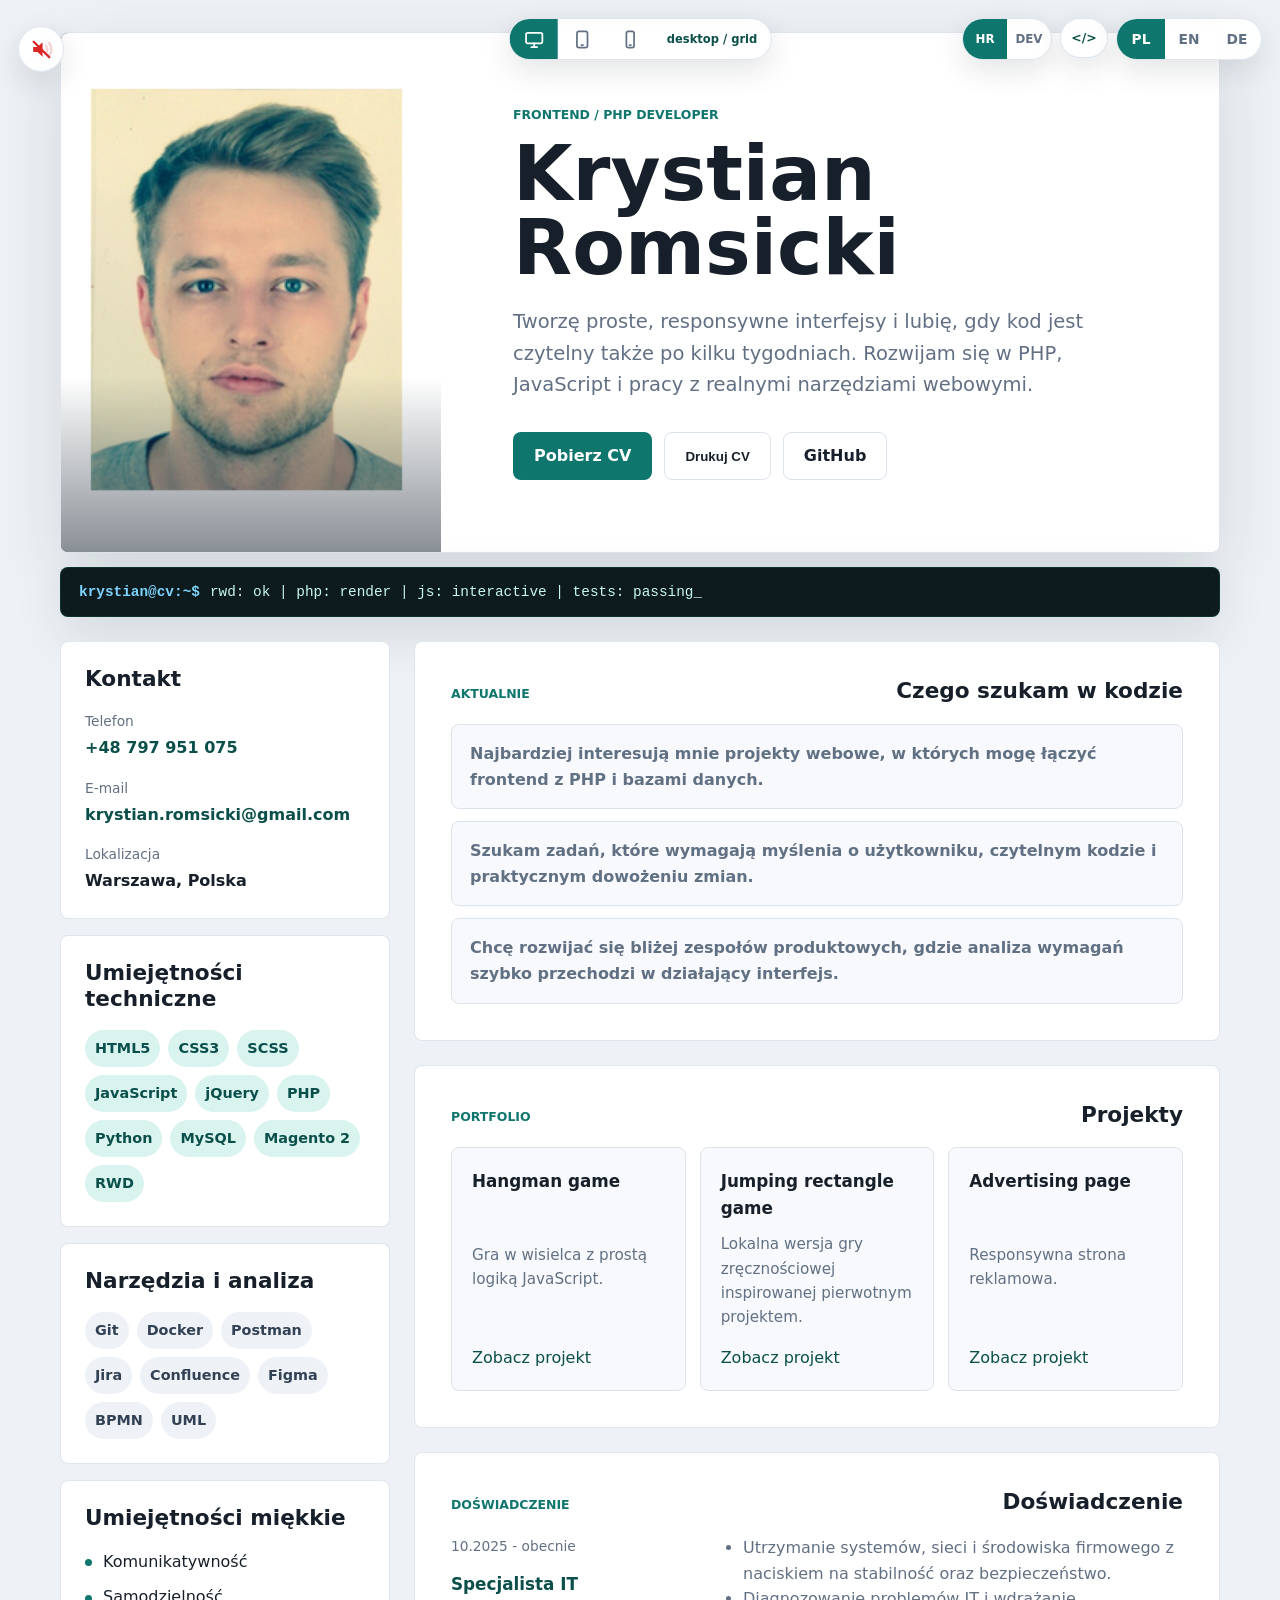
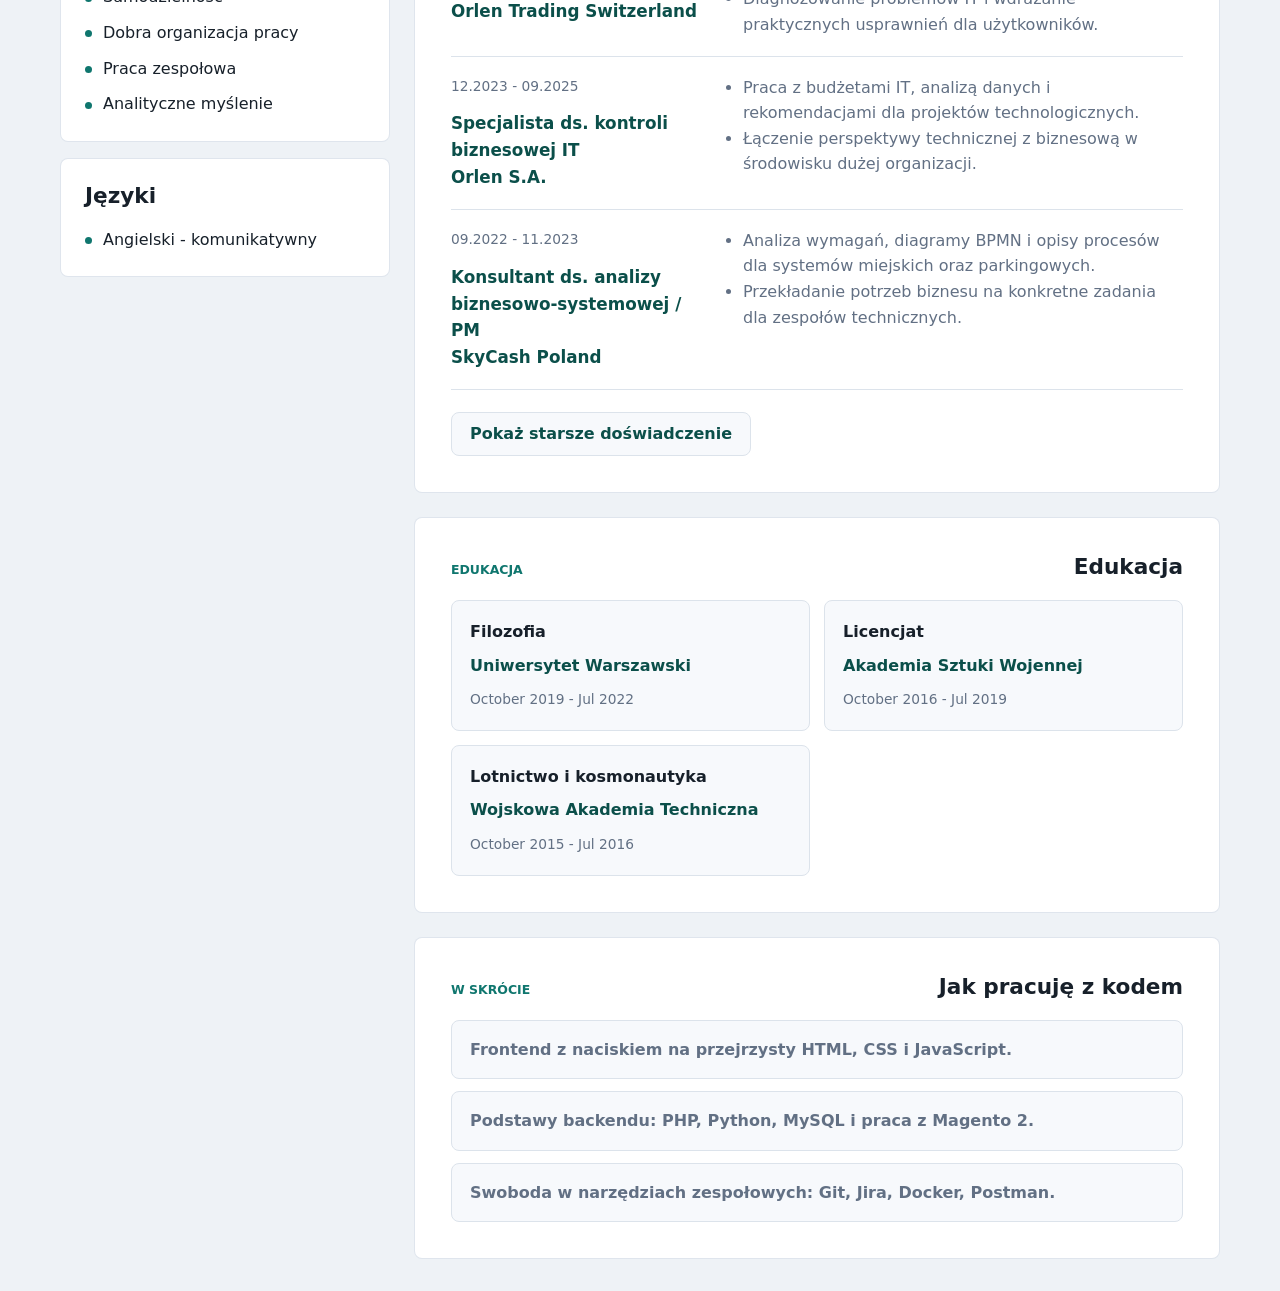
==== commit 722372af: "poprawki wizualne" ====
--- a/index.html
+++ b/index.html
@@ -45,11 +45,19 @@
                     <path d="M11.3 17.8h1.4"></path>
                 </svg>
             </button>
+            <span class="viewport-chip" data-viewport-chip>desktop / grid</span>
         </div>
-        <div class="language-switcher" aria-label="Wybór języka">
-            <button type="button" class="is-active" data-lang="pl">PL</button>
-            <button type="button" data-lang="en">EN</button>
-            <button type="button" data-lang="de">DE</button>
+        <div class="top-actions">
+            <div class="audience-switcher" aria-label="Tryb odbiorcy">
+                <button type="button" class="is-active" data-audience="recruiter" data-i18n="modes.recruiter">HR</button>
+                <button type="button" data-audience="developer" data-i18n="modes.developer">DEV</button>
+            </div>
+            <button class="developer-toggle" type="button" data-developer-toggle aria-pressed="false" aria-label="Włącz tryb developerski">&lt;/&gt;</button>
+            <div class="language-switcher" aria-label="Wybór języka">
+                <button type="button" class="is-active" data-lang="pl">PL</button>
+                <button type="button" data-lang="en">EN</button>
+                <button type="button" data-lang="de">DE</button>
+            </div>
         </div>
     </div>
 
@@ -68,6 +76,11 @@
                                         <a class="button button--ghost" href="https://github.com/RufusCarlito" target="_blank" rel="noreferrer">GitHub</a>
                 </div>
             </div>
+        </section>
+
+        <section class="terminal-status" aria-label="Status techniczny strony">
+            <span class="terminal-status__prompt">krystian@cv:~$</span>
+            <span class="terminal-status__text" data-terminal-status>booting portfolio interface...</span>
         </section>
 
         <div class="layout">
@@ -92,32 +105,42 @@
 
                 <section class="panel">
                     <h2 data-i18n="sections.tech">Umiejętności techniczne</h2>
-                    <div class="tag-list">
-                                                    <span>HTML5</span>
-                                                    <span>CSS3</span>
-                                                    <span>SCSS</span>
-                                                    <span>JavaScript</span>
-                                                    <span>jQuery</span>
-                                                    <span>PHP</span>
-                                                    <span>Python</span>
-                                                    <span>MySQL</span>
-                                                    <span>Magento 2</span>
-                                                    <span>RWD</span>
+                    <div class="tag-list" data-skill-list>
+                                                    <button type="button" data-skill-filter="HTML5">HTML5</button>
+                                                    <button type="button" data-skill-filter="CSS3">CSS3</button>
+                                                    <button type="button" data-skill-filter="SCSS">SCSS</button>
+                                                    <button type="button" data-skill-filter="JavaScript">JavaScript</button>
+                                                    <button type="button" data-skill-filter="jQuery">jQuery</button>
+                                                    <button type="button" data-skill-filter="PHP">PHP</button>
+                                                    <button type="button" data-skill-filter="Python">Python</button>
+                                                    <button type="button" data-skill-filter="MySQL">MySQL</button>
+                                                    <button type="button" data-skill-filter="Magento 2">Magento 2</button>
+                                                    <button type="button" data-skill-filter="RWD">RWD</button>
                                             </div>
                 </section>
 
                 <section class="panel">
                     <h2 data-i18n="sections.tools">Narzędzia i analiza</h2>
-                    <div class="tag-list tag-list--muted">
-                                                    <span>Git</span>
-                                                    <span>Docker</span>
-                                                    <span>Postman</span>
-                                                    <span>Jira</span>
-                                                    <span>Confluence</span>
-                                                    <span>Figma</span>
-                                                    <span>BPMN</span>
-                                                    <span>UML</span>
-                                            </div>
+                    <div class="tag-list tag-list--muted" data-skill-list>
+                                                    <button type="button" data-skill-filter="Git">Git</button>
+                                                    <button type="button" data-skill-filter="Docker">Docker</button>
+                                                    <button type="button" data-skill-filter="Postman">Postman</button>
+                                                    <button type="button" data-skill-filter="Jira">Jira</button>
+                                                    <button type="button" data-skill-filter="Confluence">Confluence</button>
+                                                    <button type="button" data-skill-filter="Figma">Figma</button>
+                                                    <button type="button" data-skill-filter="BPMN">BPMN</button>
+                                                    <button type="button" data-skill-filter="UML">UML</button>
+                                            </div>
+                </section>
+
+                <section class="panel diagnostic-panel" data-dev-only>
+                    <h2 data-i18n="sections.diagnostics">Diagnostyka</h2>
+                    <ul class="diagnostic-list">
+                        <li><span>RWD</span><strong data-rwd-status>desktop / grid</strong></li>
+                        <li><span>PHP</span><strong>render + static export</strong></li>
+                        <li><span>JS</span><strong>i18n / modal / filters</strong></li>
+                        <li><span>Tests</span><strong>node + php lint</strong></li>
+                    </ul>
                 </section>
 
                 <section class="panel">
@@ -158,23 +181,40 @@
                         <h2 id="projects-title" data-i18n="sections.projects">Projekty</h2>
                     </div>
                     <div class="project-grid">
-                                                    <article class="project-card">
+                                                    <article class="project-card" data-tech="JavaScript|CSS3|RWD">
                                 <h3>Hangman game</h3>
                                 <p data-project-description="Hangman game">Gra w wisielca z prostą logiką JavaScript.</p>
+                                <div class="tech-stack" data-dev-only>
+                                                                            <span>JavaScript</span>
+                                                                            <span>CSS3</span>
+                                                                            <span>RWD</span>
+                                                                    </div>
+                                <p class="developer-note" data-dev-only>Lokalny popup, własna logika gry i responsywna klawiatura liter.</p>
                                                                     <button class="project-card__action" type="button" data-modal-open data-project-src="assets/projects/hangOut/index.html" data-project-title="Hangman game">
                                         <span data-i18n="actions.viewProject">Zobacz projekt</span>
                                     </button>
                                                             </article>
-                                                    <article class="project-card">
+                                                    <article class="project-card" data-tech="JavaScript|CSS3">
                                 <h3>Jumping rectangle game</h3>
                                 <p data-project-description="Jumping rectangle game">Lokalna wersja gry zręcznościowej inspirowanej pierwotnym projektem.</p>
+                                <div class="tech-stack" data-dev-only>
+                                                                            <span>JavaScript</span>
+                                                                            <span>CSS3</span>
+                                                                    </div>
+                                <p class="developer-note" data-dev-only>Oddzielony silnik gry, test jednostkowy i płynniejsza pętla animacji.</p>
                                                                     <button class="project-card__action" type="button" data-modal-open data-project-src="assets/projects/flappySquare/index.html" data-project-title="Jumping rectangle game">
                                         <span data-i18n="actions.viewProject">Zobacz projekt</span>
                                     </button>
                                                             </article>
-                                                    <article class="project-card">
+                                                    <article class="project-card" data-tech="HTML5|CSS3|RWD">
                                 <h3>Advertising page</h3>
                                 <p data-project-description="Advertising page">Responsywna strona reklamowa.</p>
+                                <div class="tech-stack" data-dev-only>
+                                                                            <span>HTML5</span>
+                                                                            <span>CSS3</span>
+                                                                            <span>RWD</span>
+                                                                    </div>
+                                <p class="developer-note" data-dev-only>Osobna strona z naciskiem na layout mobilny i statyczne assety.</p>
                                                                     <a href="assets/projects/pageMobile/index.html" target="_blank" rel="noreferrer" data-i18n="actions.viewProject">Zobacz projekt</a>
                                                             </article>
                                             </div>
@@ -186,60 +226,93 @@
                         <h2 id="experience-title" data-i18n="sections.experience">Doświadczenie</h2>
                     </div>
                     <div class="timeline">
-                                                    <article class="timeline-item">
+                                                    <article class="timeline-item" data-tech="Git|Postman|Docker">
                                 <div>
                                     <p class="timeline-item__period">10.2025 - obecnie</p>
                                     <h3><span data-job-role="Specjalista IT">Specjalista IT</span> <span>Orlen Trading Switzerland</span></h3>
+                                    <div class="tech-stack tech-stack--compact" data-dev-only>
+                                                                                    <span>Git</span>
+                                                                                    <span>Postman</span>
+                                                                                    <span>Docker</span>
+                                                                            </div>
                                 </div>
                                 <ul>
                                                                             <li data-i18n-job="Utrzymanie systemów, sieci i środowiska firmowego z naciskiem na stabilność oraz bezpieczeństwo.">Utrzymanie systemów, sieci i środowiska firmowego z naciskiem na stabilność oraz bezpieczeństwo.</li>
                                                                             <li data-i18n-job="Diagnozowanie problemów IT i wdrażanie praktycznych usprawnień dla użytkowników.">Diagnozowanie problemów IT i wdrażanie praktycznych usprawnień dla użytkowników.</li>
                                                                     </ul>
                             </article>
-                                                    <article class="timeline-item">
+                                                    <article class="timeline-item" data-tech="Jira|Confluence|BPMN">
                                 <div>
                                     <p class="timeline-item__period">12.2023 - 09.2025</p>
                                     <h3><span data-job-role="Specjalista ds. kontroli biznesowej IT">Specjalista ds. kontroli biznesowej IT</span> <span>Orlen S.A.</span></h3>
+                                    <div class="tech-stack tech-stack--compact" data-dev-only>
+                                                                                    <span>Jira</span>
+                                                                                    <span>Confluence</span>
+                                                                                    <span>BPMN</span>
+                                                                            </div>
                                 </div>
                                 <ul>
                                                                             <li data-i18n-job="Praca z budżetami IT, analizą danych i rekomendacjami dla projektów technologicznych.">Praca z budżetami IT, analizą danych i rekomendacjami dla projektów technologicznych.</li>
                                                                             <li data-i18n-job="Łączenie perspektywy technicznej z biznesową w środowisku dużej organizacji.">Łączenie perspektywy technicznej z biznesową w środowisku dużej organizacji.</li>
                                                                     </ul>
                             </article>
-                                                    <article class="timeline-item">
+                                                    <article class="timeline-item" data-tech="Jira|Confluence|BPMN|UML">
                                 <div>
                                     <p class="timeline-item__period">09.2022 - 11.2023</p>
                                     <h3><span data-job-role="Konsultant ds. analizy biznesowo-systemowej / PM">Konsultant ds. analizy biznesowo-systemowej / PM</span> <span>SkyCash Poland</span></h3>
+                                    <div class="tech-stack tech-stack--compact" data-dev-only>
+                                                                                    <span>Jira</span>
+                                                                                    <span>Confluence</span>
+                                                                                    <span>BPMN</span>
+                                                                                    <span>UML</span>
+                                                                            </div>
                                 </div>
                                 <ul>
                                                                             <li data-i18n-job="Analiza wymagań, diagramy BPMN i opisy procesów dla systemów miejskich oraz parkingowych.">Analiza wymagań, diagramy BPMN i opisy procesów dla systemów miejskich oraz parkingowych.</li>
                                                                             <li data-i18n-job="Przekładanie potrzeb biznesu na konkretne zadania dla zespołów technicznych.">Przekładanie potrzeb biznesu na konkretne zadania dla zespołów technicznych.</li>
                                                                     </ul>
                             </article>
-                                                    <article class="timeline-item timeline-item--older" data-experience-older hidden>
+                                                    <article class="timeline-item timeline-item--older" data-tech="PHP|Python|MySQL|Git" data-experience-older hidden>
                                 <div>
                                     <p class="timeline-item__period">03.2022 - 04.2024</p>
                                     <h3><span data-job-role="Backend developer">Backend developer</span> <span>Wirtualna Polska</span></h3>
+                                    <div class="tech-stack tech-stack--compact" data-dev-only>
+                                                                                    <span>PHP</span>
+                                                                                    <span>Python</span>
+                                                                                    <span>MySQL</span>
+                                                                                    <span>Git</span>
+                                                                            </div>
                                 </div>
                                 <ul>
                                                                             <li data-i18n-job="Współtworzenie architektury backendowej dla serwisów o dużym natężeniu ruchu.">Współtworzenie architektury backendowej dla serwisów o dużym natężeniu ruchu.</li>
                                                                             <li data-i18n-job="Implementacja, testowanie i dokumentowanie zmian w logice kodu.">Implementacja, testowanie i dokumentowanie zmian w logice kodu.</li>
                                                                     </ul>
                             </article>
-                                                    <article class="timeline-item timeline-item--older" data-experience-older hidden>
+                                                    <article class="timeline-item timeline-item--older" data-tech="HTML5|CSS3|JavaScript|PHP|Magento 2" data-experience-older hidden>
                                 <div>
                                     <p class="timeline-item__period">04.2020 - 04.2022</p>
                                     <h3><span data-job-role="Fullstack developer">Fullstack developer</span> <span>Hotchili Digital</span></h3>
+                                    <div class="tech-stack tech-stack--compact" data-dev-only>
+                                                                                    <span>HTML5</span>
+                                                                                    <span>CSS3</span>
+                                                                                    <span>JavaScript</span>
+                                                                                    <span>PHP</span>
+                                                                                    <span>Magento 2</span>
+                                                                            </div>
                                 </div>
                                 <ul>
                                                                             <li data-i18n-job="Praca z frontendem, backendem i UX/UI przy projektach wdrożeniowych.">Praca z frontendem, backendem i UX/UI przy projektach wdrożeniowych.</li>
                                                                             <li data-i18n-job="Projektowanie, implementacja i testowanie zmian w aplikacjach webowych.">Projektowanie, implementacja i testowanie zmian w aplikacjach webowych.</li>
                                                                     </ul>
                             </article>
-                                                    <article class="timeline-item timeline-item--older" data-experience-older hidden>
+                                                    <article class="timeline-item timeline-item--older" data-tech="UML|Figma" data-experience-older hidden>
                                 <div>
                                     <p class="timeline-item__period">08.2017 - 08.2019</p>
                                     <h3><span data-job-role="Stażysta / specjalista elektronik">Stażysta / specjalista elektronik</span> <span>Blinkee.city</span></h3>
+                                    <div class="tech-stack tech-stack--compact" data-dev-only>
+                                                                                    <span>UML</span>
+                                                                                    <span>Figma</span>
+                                                                            </div>
                                 </div>
                                 <ul>
                                                                             <li data-i18n-job="Projektowanie funkcjonalności elektronicznych dla pojazdów EV.">Projektowanie funkcjonalności elektronicznych dla pojazdów EV.</li>
--- a/assets/css/style.css
+++ b/assets/css/style.css
@@ -16,6 +16,10 @@
   box-sizing: border-box;
 }
 
+[hidden] {
+  display: none !important;
+}
+
 html {
   scroll-behavior: smooth;
 }
@@ -26,6 +30,7 @@
   color: var(--ink);
   font-family: Inter, ui-sans-serif, system-ui, -apple-system, BlinkMacSystemFont, "Segoe UI", sans-serif;
   line-height: 1.6;
+  overflow-x: hidden;
 }
 
 body::before {
@@ -38,12 +43,36 @@
     linear-gradient(rgba(255, 255, 255, 0.18) 50%, rgba(0, 0, 0, 0.12) 50%),
     #08111f;
   background-size: 100% 4px, auto;
-  animation: tvReveal 1200ms cubic-bezier(0.19, 1, 0.22, 1) forwards;
+  animation: tvReveal 2200ms cubic-bezier(0.19, 1, 0.22, 1) forwards;
   transform-origin: center;
 }
 
 a {
   color: inherit;
+}
+
+img,
+svg,
+iframe {
+  max-width: 100%;
+}
+
+h1,
+h2,
+h3,
+p,
+li,
+a,
+button,
+.panel,
+.section,
+.project-card,
+.timeline-item,
+.education-item,
+.focus-list li {
+  min-width: 0;
+  overflow-wrap: break-word;
+  word-break: normal;
 }
 
 .top-tools {
@@ -61,21 +90,27 @@
 
 .music-control,
 .device-switcher,
-.language-switcher {
+.language-switcher,
+.top-actions,
+.audience-switcher,
+.developer-toggle {
   pointer-events: auto;
 }
 
 .music-control {
   position: relative;
   display: flex;
-  align-items: center;
+  align-items: flex-start;
   gap: 10px;
+  min-width: 46px;
 }
 
 .audio-toggle {
   position: relative;
+  margin-top: 8px;
   width: 46px;
   height: 46px;
+  flex: 0 0 46px;
   display: grid;
   place-items: center;
   border: 1px solid rgba(220, 227, 235, 0.9);
@@ -125,7 +160,10 @@
 }
 
 .audio-bubble {
-  max-width: 230px;
+  position: absolute;
+  top: 12px;
+  left: 58px;
+  width: min(260px, calc(100vw - 96px));
   padding: 9px 11px;
   border-radius: 8px;
   background: #ffffff;
@@ -148,12 +186,28 @@
   position: absolute;
   left: 50%;
   display: inline-flex;
+  align-items: center;
   overflow: hidden;
   border: 1px solid rgba(220, 227, 235, 0.9);
   border-radius: 999px;
   background: rgba(255, 255, 255, 0.94);
   box-shadow: 0 10px 30px rgba(21, 32, 43, 0.12);
   transform: translateX(-50%);
+}
+
+.viewport-chip {
+  min-width: 116px;
+  padding: 0 13px;
+  color: var(--accent-dark);
+  font-size: 0.72rem;
+  font-weight: 850;
+  white-space: nowrap;
+}
+
+.top-actions {
+  display: inline-flex;
+  align-items: flex-start;
+  gap: 8px;
 }
 
 .device-switcher button {
@@ -182,7 +236,8 @@
   stroke-linejoin: round;
 }
 
-.language-switcher {
+.language-switcher,
+.audience-switcher {
   display: inline-flex;
   overflow: hidden;
   border: 1px solid rgba(220, 227, 235, 0.9);
@@ -191,7 +246,8 @@
   box-shadow: 0 10px 30px rgba(21, 32, 43, 0.12);
 }
 
-.language-switcher button {
+.language-switcher button,
+.audience-switcher button {
   min-width: 48px;
   min-height: 40px;
   border: 0;
@@ -203,15 +259,40 @@
   cursor: pointer;
 }
 
-.language-switcher button.is-active {
+.language-switcher button.is-active,
+.audience-switcher button.is-active {
   background: var(--accent);
   color: #ffffff;
+}
+
+.audience-switcher button {
+  min-width: 44px;
+  font-size: 0.74rem;
+}
+
+.developer-toggle {
+  min-width: 48px;
+  min-height: 40px;
+  border: 1px solid rgba(220, 227, 235, 0.9);
+  border-radius: 999px;
+  background: rgba(255, 255, 255, 0.94);
+  color: var(--accent-dark);
+  box-shadow: 0 10px 30px rgba(21, 32, 43, 0.12);
+  font: inherit;
+  font-size: 0.78rem;
+  font-weight: 900;
+  cursor: pointer;
+}
+
+.developer-toggle.is-active {
+  background: #111827;
+  color: #7dd3fc;
 }
 
 .page-shell {
   width: min(1160px, calc(100% - 32px));
   margin: 32px auto;
-  animation: pageReveal 900ms ease 520ms both;
+  animation: pageReveal 1400ms ease 860ms both;
   transition: width 220ms ease, max-width 220ms ease, box-shadow 220ms ease;
 }
 
@@ -269,12 +350,19 @@
 
 @media (prefers-reduced-motion: reduce) {
   body::before,
-  .page-shell {
+  .page-shell,
+  .reveal-item {
     animation: none;
+    transition: none;
   }
 
   body::before {
     display: none;
+  }
+
+  .reveal-item {
+    opacity: 1;
+    transform: none;
   }
 }
 
@@ -323,7 +411,8 @@
 }
 
 body.preview-phone .hero__actions,
-body.preview-phone .button {
+body.preview-phone .button,
+body.preview-phone .timeline-toggle {
   width: 100%;
 }
 
@@ -349,6 +438,65 @@
 
 body.preview-phone .project-card {
   min-height: 0;
+}
+
+body.preview-phone .panel,
+body.preview-phone .section {
+  padding: 22px 18px;
+}
+
+body.preview-phone .timeline-item {
+  gap: 10px;
+}
+
+body.is-developer-mode .page-shell,
+body.audience-developer .page-shell {
+  outline: 1px solid rgba(15, 118, 110, 0.28);
+  outline-offset: 7px;
+}
+
+body.is-developer-mode .section,
+body.is-developer-mode .panel,
+body.is-developer-mode .project-card,
+body.is-developer-mode .timeline-item {
+  position: relative;
+}
+
+body.is-developer-mode .section::before,
+body.is-developer-mode .panel::before,
+body.is-developer-mode .project-card::before,
+body.is-developer-mode .timeline-item::before {
+  position: absolute;
+  top: -1px;
+  right: 12px;
+  padding: 2px 7px;
+  border-radius: 0 0 6px 6px;
+  background: #111827;
+  color: #7dd3fc;
+  content: "module";
+  font-size: 0.62rem;
+  font-weight: 900;
+  line-height: 1.5;
+  text-transform: uppercase;
+}
+
+[data-dev-only] {
+  display: none !important;
+}
+
+body.is-developer-mode [data-dev-only],
+body.audience-developer [data-dev-only] {
+  display: revert !important;
+}
+
+body.is-developer-mode .tech-stack[data-dev-only],
+body.audience-developer .tech-stack[data-dev-only] {
+  display: flex !important;
+}
+
+body.audience-developer .focus-list li,
+body.audience-developer .project-card {
+  border-color: rgba(15, 118, 110, 0.35);
 }
 
 .hero {
@@ -360,6 +508,41 @@
   border: 1px solid rgba(220, 227, 235, 0.9);
   border-radius: 8px;
   box-shadow: var(--shadow);
+}
+
+.terminal-status {
+  display: flex;
+  align-items: center;
+  gap: 10px;
+  min-height: 50px;
+  margin-top: 14px;
+  padding: 0 18px;
+  overflow: hidden;
+  border: 1px solid rgba(15, 118, 110, 0.24);
+  border-radius: 8px;
+  background: #0d1b1e;
+  color: #c8f7ef;
+  box-shadow: 0 18px 50px rgba(21, 32, 43, 0.12);
+  font-family: "SFMono-Regular", Consolas, "Liberation Mono", monospace;
+  font-size: 0.9rem;
+}
+
+.terminal-status__prompt {
+  flex: 0 0 auto;
+  color: #7dd3fc;
+  font-weight: 850;
+}
+
+.terminal-status__text {
+  min-width: 0;
+  overflow: hidden;
+  white-space: nowrap;
+  text-overflow: ellipsis;
+}
+
+.terminal-status__text::after {
+  content: "_";
+  animation: cursorBlink 900ms steps(2, start) infinite;
 }
 
 .hero__media {
@@ -546,18 +729,33 @@
   gap: 8px;
 }
 
-.tag-list span {
+.tag-list span,
+.tag-list button {
   padding: 7px 10px;
+  border: 0;
   background: var(--accent-soft);
   border-radius: 999px;
   color: var(--accent-dark);
+  font: inherit;
   font-size: 0.9rem;
   font-weight: 750;
-}
-
-.tag-list--muted span {
+  cursor: pointer;
+}
+
+.tag-list button.is-active {
+  background: var(--accent);
+  color: #ffffff;
+}
+
+.tag-list--muted span,
+.tag-list--muted button {
   background: #eef2f7;
   color: #334155;
+}
+
+.tag-list--muted button.is-active {
+  background: #334155;
+  color: #ffffff;
 }
 
 .clean-list {
@@ -618,6 +816,12 @@
   background: var(--surface-muted);
   border: 1px solid var(--line);
   border-radius: 8px;
+  transition: border-color 180ms ease, opacity 180ms ease, transform 180ms ease;
+}
+
+.project-card.is-dimmed,
+.timeline-item.is-dimmed {
+  opacity: 0.34;
 }
 
 .project-card h3 {
@@ -649,6 +853,35 @@
 .project-card a:hover,
 .project-card__action:hover {
   text-decoration: underline;
+}
+
+.tech-stack {
+  display: flex;
+  flex-wrap: wrap;
+  gap: 6px;
+  margin: 12px 0;
+}
+
+.tech-stack span {
+  padding: 4px 7px;
+  border: 1px solid rgba(15, 118, 110, 0.22);
+  border-radius: 999px;
+  background: #ffffff;
+  color: var(--accent-dark);
+  font-size: 0.74rem;
+  font-weight: 850;
+}
+
+.tech-stack--compact {
+  margin: 10px 0 0;
+}
+
+.developer-note {
+  margin: 0 0 16px;
+  padding-left: 11px;
+  border-left: 3px solid var(--accent);
+  color: #334155;
+  font-size: 0.86rem;
 }
 
 .project-modal {
@@ -731,6 +964,7 @@
   gap: 24px;
   padding-bottom: 18px;
   border-bottom: 1px solid var(--line);
+  transition: opacity 180ms ease, transform 180ms ease;
 }
 
 .timeline-item:last-child {
@@ -829,16 +1063,75 @@
   font-weight: 650;
 }
 
+.diagnostic-list {
+  display: grid;
+  gap: 10px;
+  padding: 0;
+  margin: 0;
+  list-style: none;
+}
+
+.diagnostic-list li {
+  display: flex;
+  align-items: center;
+  justify-content: space-between;
+  gap: 10px;
+  padding-bottom: 10px;
+  border-bottom: 1px solid var(--line);
+}
+
+.diagnostic-list li:last-child {
+  padding-bottom: 0;
+  border-bottom: 0;
+}
+
+.diagnostic-list span {
+  color: var(--muted);
+  font-size: 0.82rem;
+  font-weight: 750;
+}
+
+.diagnostic-list strong {
+  color: var(--accent-dark);
+  font-size: 0.82rem;
+  text-align: right;
+}
+
+.reveal-item {
+  opacity: 0;
+  transform: translateY(18px);
+  transition: opacity 520ms ease, transform 520ms ease;
+}
+
+.reveal-item.is-visible {
+  opacity: 1;
+  transform: translateY(0);
+}
+
+@keyframes cursorBlink {
+  50% {
+    opacity: 0;
+  }
+}
+
 @media (max-width: 980px) {
   .device-switcher {
     display: none;
   }
 
+  .top-actions {
+    margin-left: auto;
+  }
+
   .page-shell {
     width: min(100% - 24px, 760px);
     margin-block: 76px 20px;
   }
 
+  .top-tools {
+    gap: 10px;
+  }
+
   .hero,
   .layout {
     grid-template-columns: 1fr;
@@ -861,20 +1154,42 @@
 @media (max-width: 640px) {
   .page-shell {
     width: 100%;
-    margin: 76px 0 0;
+    max-width: 100%;
+    margin: 86px 0 0;
   }
 
   .top-tools {
     top: 12px;
     right: 12px;
     left: 12px;
+    gap: 8px;
+  }
+
+  .top-actions {
+    gap: 6px;
+  }
+
+  .audience-switcher,
+  .developer-toggle {
+    display: none;
+  }
+
+  .audio-toggle {
+    margin-top: 6px;
   }
 
   .audio-bubble {
-    position: absolute;
-    top: 52px;
+    top: 58px;
     left: 0;
-    width: min(230px, calc(100vw - 24px));
+    width: min(250px, calc(100vw - 24px));
+    font-size: 0.82rem;
+  }
+
+  .language-switcher button,
+  .audience-switcher button {
+    min-width: 42px;
+    min-height: 38px;
+    font-size: 0.78rem;
   }
 
   .hero,
@@ -886,16 +1201,48 @@
   }
 
   .hero__media {
-    min-height: 320px;
+    min-height: clamp(260px, 72vw, 330px);
   }
 
   .hero__content {
-    padding: 28px 20px;
+    padding: 28px 18px;
+  }
+
+  .terminal-status {
+    align-items: flex-start;
+    min-height: 64px;
+    flex-direction: column;
+    gap: 2px;
+    margin-top: 0;
+    padding: 12px 18px;
+    border-radius: 0;
+    font-size: 0.78rem;
+  }
+
+  .terminal-status__text {
+    max-width: 100%;
+  }
+
+  h1 {
+    font-size: clamp(2.2rem, 17vw, 3.4rem);
+    line-height: 1;
+  }
+
+  .lead {
+    margin-bottom: 24px;
+    font-size: 1rem;
   }
 
   .hero__actions,
-  .button {
+  .button,
+  .timeline-toggle {
     width: 100%;
+  }
+
+  .button,
+  .timeline-toggle {
+    min-height: 46px;
+    padding-inline: 14px;
   }
 
   .layout {
@@ -910,6 +1257,11 @@
 
   .section__head {
     display: block;
+  }
+
+  .panel,
+  .section {
+    padding: 22px 18px;
   }
 
   .project-grid,
@@ -918,8 +1270,28 @@
     grid-template-columns: 1fr;
   }
 
+  .timeline {
+    gap: 14px;
+  }
+
+  .timeline-item {
+    gap: 10px;
+    padding-bottom: 14px;
+  }
+
+  .timeline-item ul {
+    padding-left: 17px;
+  }
+
+  .tag-list span,
+  .tag-list button {
+    padding: 6px 9px;
+    font-size: 0.84rem;
+  }
+
   .project-card {
     min-height: 0;
+    padding: 18px;
   }
 
   .project-modal {
@@ -931,4 +1303,10 @@
     height: 100%;
     border-radius: 0;
   }
-}
+
+  .project-modal__header {
+    min-height: 58px;
+    height: auto;
+    padding-block: 8px;
+  }
+}
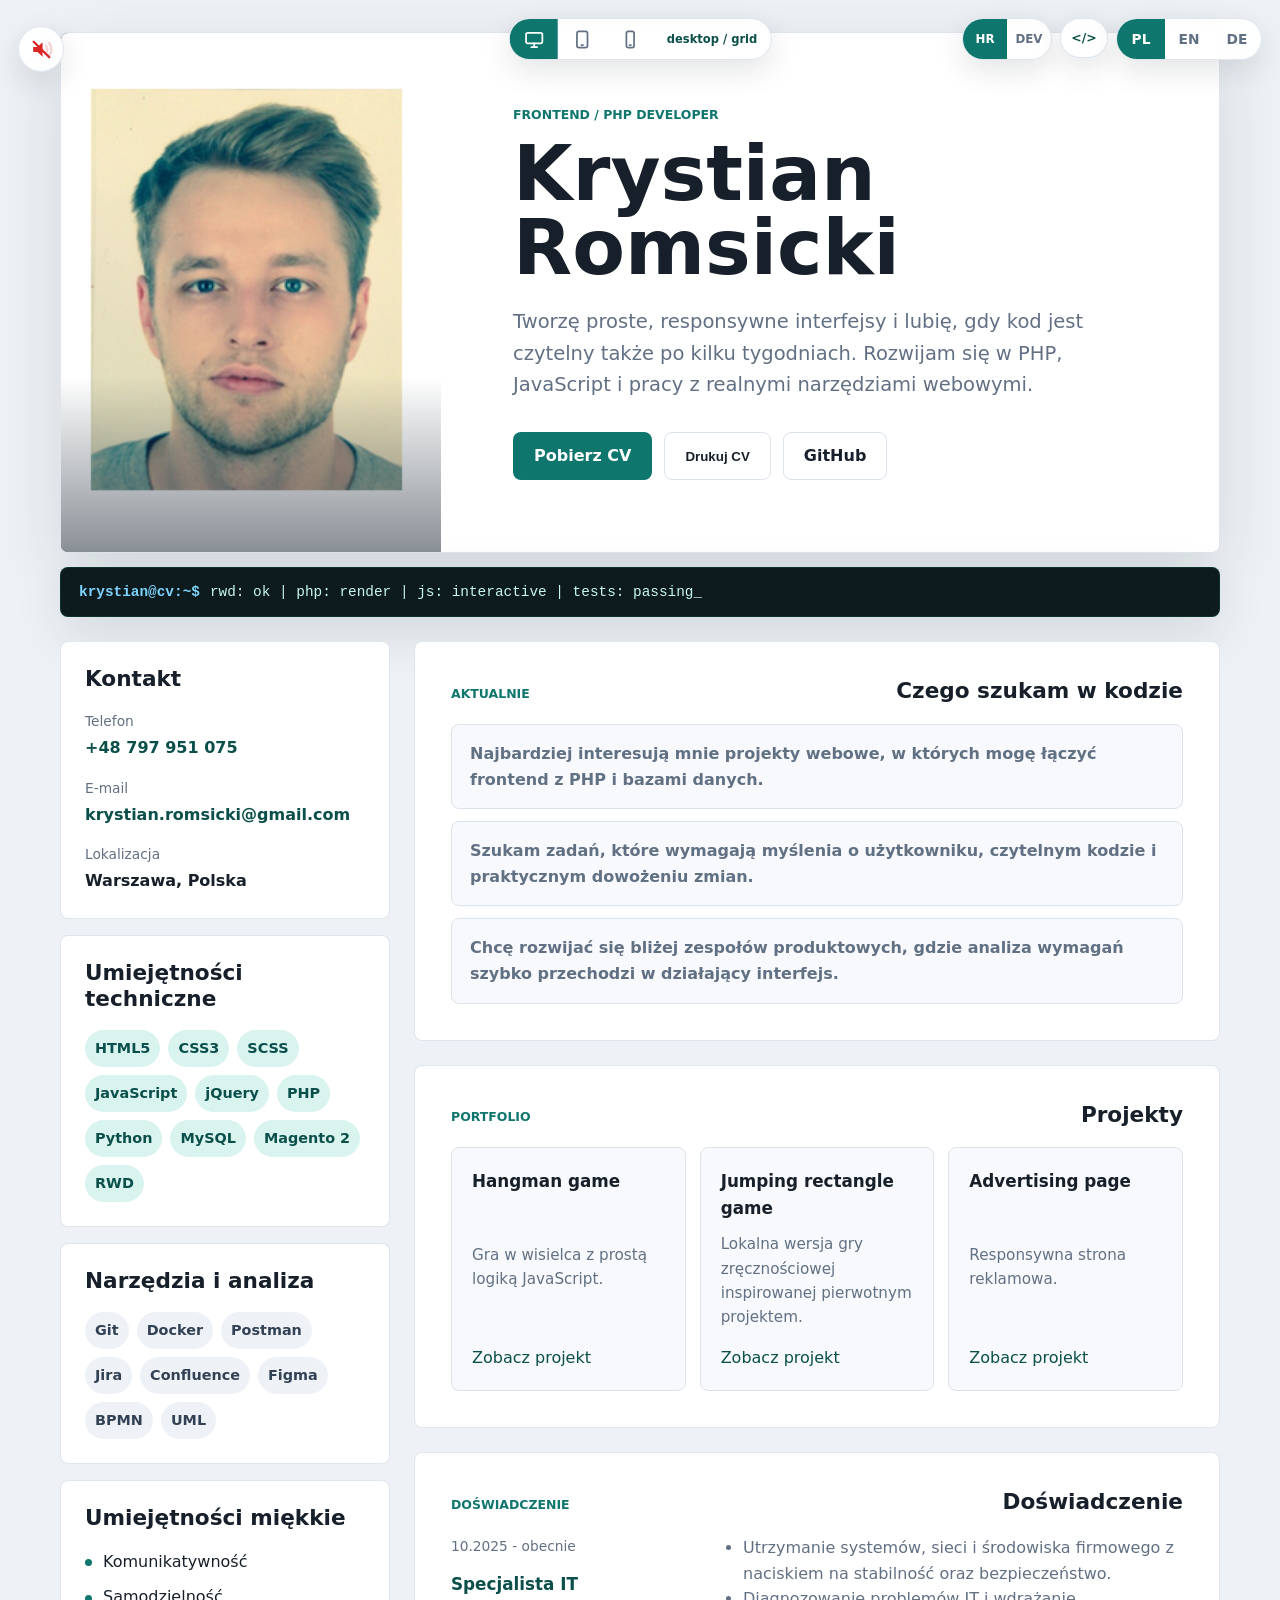
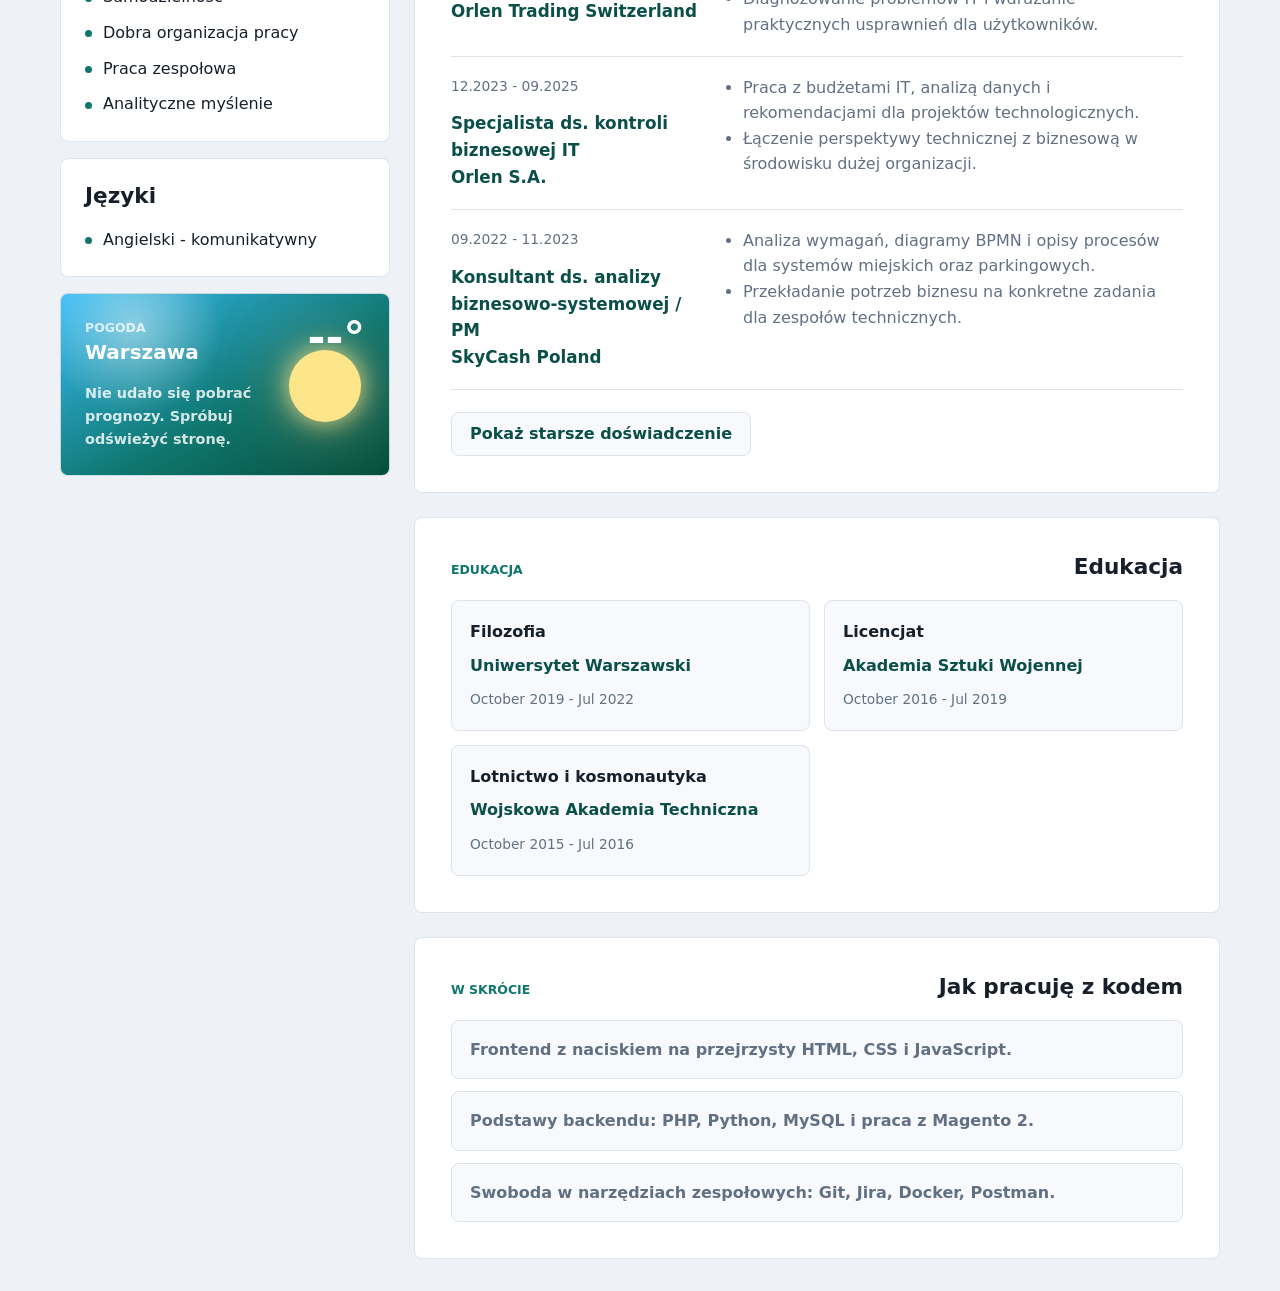
==== commit 19bc667e: "poprawki RWD i pogoda" ====
--- a/index.html
+++ b/index.html
@@ -160,6 +160,30 @@
                                                     <li data-i18n-list="languages">Angielski - komunikatywny</li>
                                             </ul>
                 </section>
+
+                <section class="panel weather-card weather-card--loading" data-weather-card data-weather-condition="sunny">
+                    <button class="weather-card__summary" type="button" data-weather-toggle aria-expanded="false">
+                        <span>
+                            <span class="weather-card__label" data-i18n="sections.weather">Pogoda</span>
+                            <strong data-weather-place>Warszawa</strong>
+                        </span>
+                        <span class="weather-card__temp" data-weather-temp>--°</span>
+                    </button>
+                    <div class="weather-scene" aria-hidden="true">
+                        <span class="weather-sun"></span>
+                        <span class="weather-cloud weather-cloud--one"></span>
+                        <span class="weather-cloud weather-cloud--two"></span>
+                        <span class="weather-rain weather-rain--one"></span>
+                        <span class="weather-rain weather-rain--two"></span>
+                        <span class="weather-rain weather-rain--three"></span>
+                        <span class="weather-snow weather-snow--one"></span>
+                        <span class="weather-snow weather-snow--two"></span>
+                        <span class="weather-fog weather-fog--one"></span>
+                        <span class="weather-fog weather-fog--two"></span>
+                    </div>
+                    <p class="weather-card__meta" data-weather-meta>Ładowanie prognozy...</p>
+                    <div class="weather-forecast" data-weather-forecast hidden></div>
+                </section>
             </aside>
 
             <div class="content">
--- a/assets/css/style.css
+++ b/assets/css/style.css
@@ -569,6 +569,7 @@
 
 .hero__content {
   display: flex;
+  min-width: 0;
   flex-direction: column;
   justify-content: center;
   padding: clamp(32px, 6vw, 72px);
@@ -606,12 +607,15 @@
 }
 
 .hero__actions {
+  width: 100%;
+  max-width: 650px;
   display: flex;
   flex-wrap: wrap;
   gap: 12px;
 }
 
 .button {
+  max-width: 100%;
   display: inline-flex;
   min-height: 48px;
   align-items: center;
@@ -1097,6 +1101,304 @@
   text-align: right;
 }
 
+.weather-card {
+  position: relative;
+  overflow: hidden;
+  min-height: 168px;
+  background: linear-gradient(150deg, #38bdf8 0%, #0f766e 58%, #064e3b 100%);
+  color: #ffffff;
+  isolation: isolate;
+}
+
+.weather-card::before {
+  position: absolute;
+  inset: 0;
+  z-index: -2;
+  content: "";
+  background: radial-gradient(circle at 22% 18%, rgba(255, 255, 255, 0.5), transparent 30%);
+  opacity: 0.9;
+}
+
+.weather-card__summary {
+  position: relative;
+  z-index: 2;
+  width: 100%;
+  display: flex;
+  align-items: flex-start;
+  justify-content: space-between;
+  gap: 14px;
+  padding: 0;
+  border: 0;
+  background: transparent;
+  color: inherit;
+  font: inherit;
+  text-align: left;
+  cursor: pointer;
+}
+
+.weather-card__label {
+  display: block;
+  margin-bottom: 3px;
+  color: rgba(255, 255, 255, 0.76);
+  font-size: 0.78rem;
+  font-weight: 850;
+  text-transform: uppercase;
+}
+
+.weather-card__summary strong {
+  display: block;
+  font-size: 1.25rem;
+  line-height: 1.15;
+}
+
+.weather-card__temp {
+  font-size: 2.7rem;
+  font-weight: 900;
+  line-height: 0.92;
+}
+
+.weather-card__meta {
+  position: relative;
+  z-index: 2;
+  max-width: 190px;
+  margin: 18px 0 0;
+  color: rgba(255, 255, 255, 0.82);
+  font-size: 0.9rem;
+  font-weight: 700;
+}
+
+.weather-scene {
+  position: absolute;
+  inset: 0;
+  z-index: 1;
+  overflow: hidden;
+  pointer-events: none;
+}
+
+.weather-sun {
+  position: absolute;
+  top: 56px;
+  right: 28px;
+  width: 72px;
+  height: 72px;
+  border-radius: 999px;
+  background: #fde68a;
+  box-shadow: 0 0 26px rgba(253, 230, 138, 0.9), 0 0 70px rgba(253, 186, 116, 0.55);
+  animation: weatherShine 2800ms ease-in-out infinite;
+}
+
+.weather-cloud {
+  position: absolute;
+  right: 18px;
+  bottom: 24px;
+  width: 88px;
+  height: 30px;
+  border-radius: 999px;
+  background: rgba(255, 255, 255, 0.72);
+  opacity: 0;
+}
+
+.weather-cloud::before,
+.weather-cloud::after {
+  position: absolute;
+  bottom: 4px;
+  content: "";
+  border-radius: 999px;
+  background: inherit;
+}
+
+.weather-cloud::before {
+  left: 12px;
+  width: 38px;
+  height: 38px;
+}
+
+.weather-cloud::after {
+  right: 14px;
+  width: 48px;
+  height: 48px;
+}
+
+.weather-cloud--two {
+  right: 92px;
+  bottom: 64px;
+  transform: scale(0.72);
+}
+
+.weather-rain,
+.weather-snow,
+.weather-fog {
+  position: absolute;
+  opacity: 0;
+}
+
+.weather-rain {
+  top: -28px;
+  width: 2px;
+  height: 54px;
+  border-radius: 999px;
+  background: rgba(219, 234, 254, 0.9);
+  transform: rotate(14deg);
+}
+
+.weather-rain--one {
+  left: 42%;
+}
+
+.weather-rain--two {
+  left: 62%;
+}
+
+.weather-rain--three {
+  left: 78%;
+}
+
+.weather-snow {
+  top: -18px;
+  width: 9px;
+  height: 9px;
+  border-radius: 999px;
+  background: rgba(255, 255, 255, 0.9);
+}
+
+.weather-snow--one {
+  left: 42%;
+}
+
+.weather-snow--two {
+  left: 72%;
+}
+
+.weather-fog {
+  right: 26px;
+  width: 170px;
+  height: 10px;
+  border-radius: 999px;
+  background: rgba(255, 255, 255, 0.42);
+}
+
+.weather-fog--one {
+  bottom: 56px;
+}
+
+.weather-fog--two {
+  bottom: 82px;
+}
+
+.weather-card[data-weather-condition="cloudy"] {
+  background: linear-gradient(150deg, #64748b 0%, #334155 100%);
+}
+
+.weather-card[data-weather-condition="rainy"] {
+  background: linear-gradient(150deg, #1e3a8a 0%, #0f172a 100%);
+}
+
+.weather-card[data-weather-condition="snowy"] {
+  background: linear-gradient(150deg, #7dd3fc 0%, #475569 100%);
+}
+
+.weather-card[data-weather-condition="foggy"] {
+  background: linear-gradient(150deg, #94a3b8 0%, #475569 100%);
+}
+
+.weather-card[data-weather-condition="cloudy"] .weather-cloud,
+.weather-card[data-weather-condition="rainy"] .weather-cloud,
+.weather-card[data-weather-condition="snowy"] .weather-cloud,
+.weather-card[data-weather-condition="foggy"] .weather-cloud {
+  opacity: 1;
+  animation: weatherFloat 5600ms ease-in-out infinite;
+}
+
+.weather-card[data-weather-condition="rainy"] .weather-rain {
+  opacity: 1;
+  animation: weatherRain 900ms linear infinite;
+}
+
+.weather-card[data-weather-condition="rainy"] .weather-rain--two {
+  animation-delay: 180ms;
+}
+
+.weather-card[data-weather-condition="rainy"] .weather-rain--three {
+  animation-delay: 360ms;
+}
+
+.weather-card[data-weather-condition="snowy"] .weather-snow {
+  opacity: 1;
+  animation: weatherSnow 3200ms linear infinite;
+}
+
+.weather-card[data-weather-condition="snowy"] .weather-snow--two {
+  animation-delay: 900ms;
+}
+
+.weather-card[data-weather-condition="foggy"] .weather-fog {
+  opacity: 1;
+  animation: weatherFog 4200ms ease-in-out infinite;
+}
+
+.weather-card[data-weather-condition="cloudy"] .weather-sun,
+.weather-card[data-weather-condition="rainy"] .weather-sun,
+.weather-card[data-weather-condition="snowy"] .weather-sun,
+.weather-card[data-weather-condition="foggy"] .weather-sun {
+  opacity: 0.18;
+}
+
+.weather-forecast {
+  position: relative;
+  z-index: 2;
+  display: grid;
+  gap: 8px;
+  margin-top: 16px;
+  padding-top: 14px;
+  border-top: 1px solid rgba(255, 255, 255, 0.28);
+}
+
+.weather-forecast__day {
+  display: grid;
+  grid-template-columns: minmax(0, 1fr) auto auto;
+  align-items: center;
+  gap: 10px;
+  color: rgba(255, 255, 255, 0.9);
+  font-size: 0.84rem;
+  font-weight: 800;
+}
+
+.weather-forecast__icon {
+  font-size: 1rem;
+}
+
+@keyframes weatherShine {
+  50% {
+    filter: brightness(1.18);
+    transform: scale(1.06);
+  }
+}
+
+@keyframes weatherFloat {
+  50% {
+    transform: translateX(-8px);
+  }
+}
+
+@keyframes weatherRain {
+  to {
+    transform: translateY(220px) rotate(14deg);
+  }
+}
+
+@keyframes weatherSnow {
+  to {
+    transform: translateY(220px) translateX(-24px);
+  }
+}
+
+@keyframes weatherFog {
+  50% {
+    transform: translateX(-18px);
+    opacity: 0.72;
+  }
+}
+
 .reveal-item {
   opacity: 0;
   transform: translateY(18px);
@@ -1205,7 +1507,10 @@
   }
 
   .hero__content {
+    width: 100%;
+    max-width: 100%;
     padding: 28px 18px;
+    overflow: hidden;
   }
 
   .terminal-status {
@@ -1224,18 +1529,20 @@
   }
 
   h1 {
-    font-size: clamp(2.2rem, 17vw, 3.4rem);
+    font-size: clamp(2.05rem, 13.8vw, 3.1rem);
     line-height: 1;
   }
 
   .lead {
     margin-bottom: 24px;
     font-size: 1rem;
+    line-height: 1.48;
   }
 
   .hero__actions,
   .button,
   .timeline-toggle {
+    max-width: 100%;
     width: 100%;
   }
 
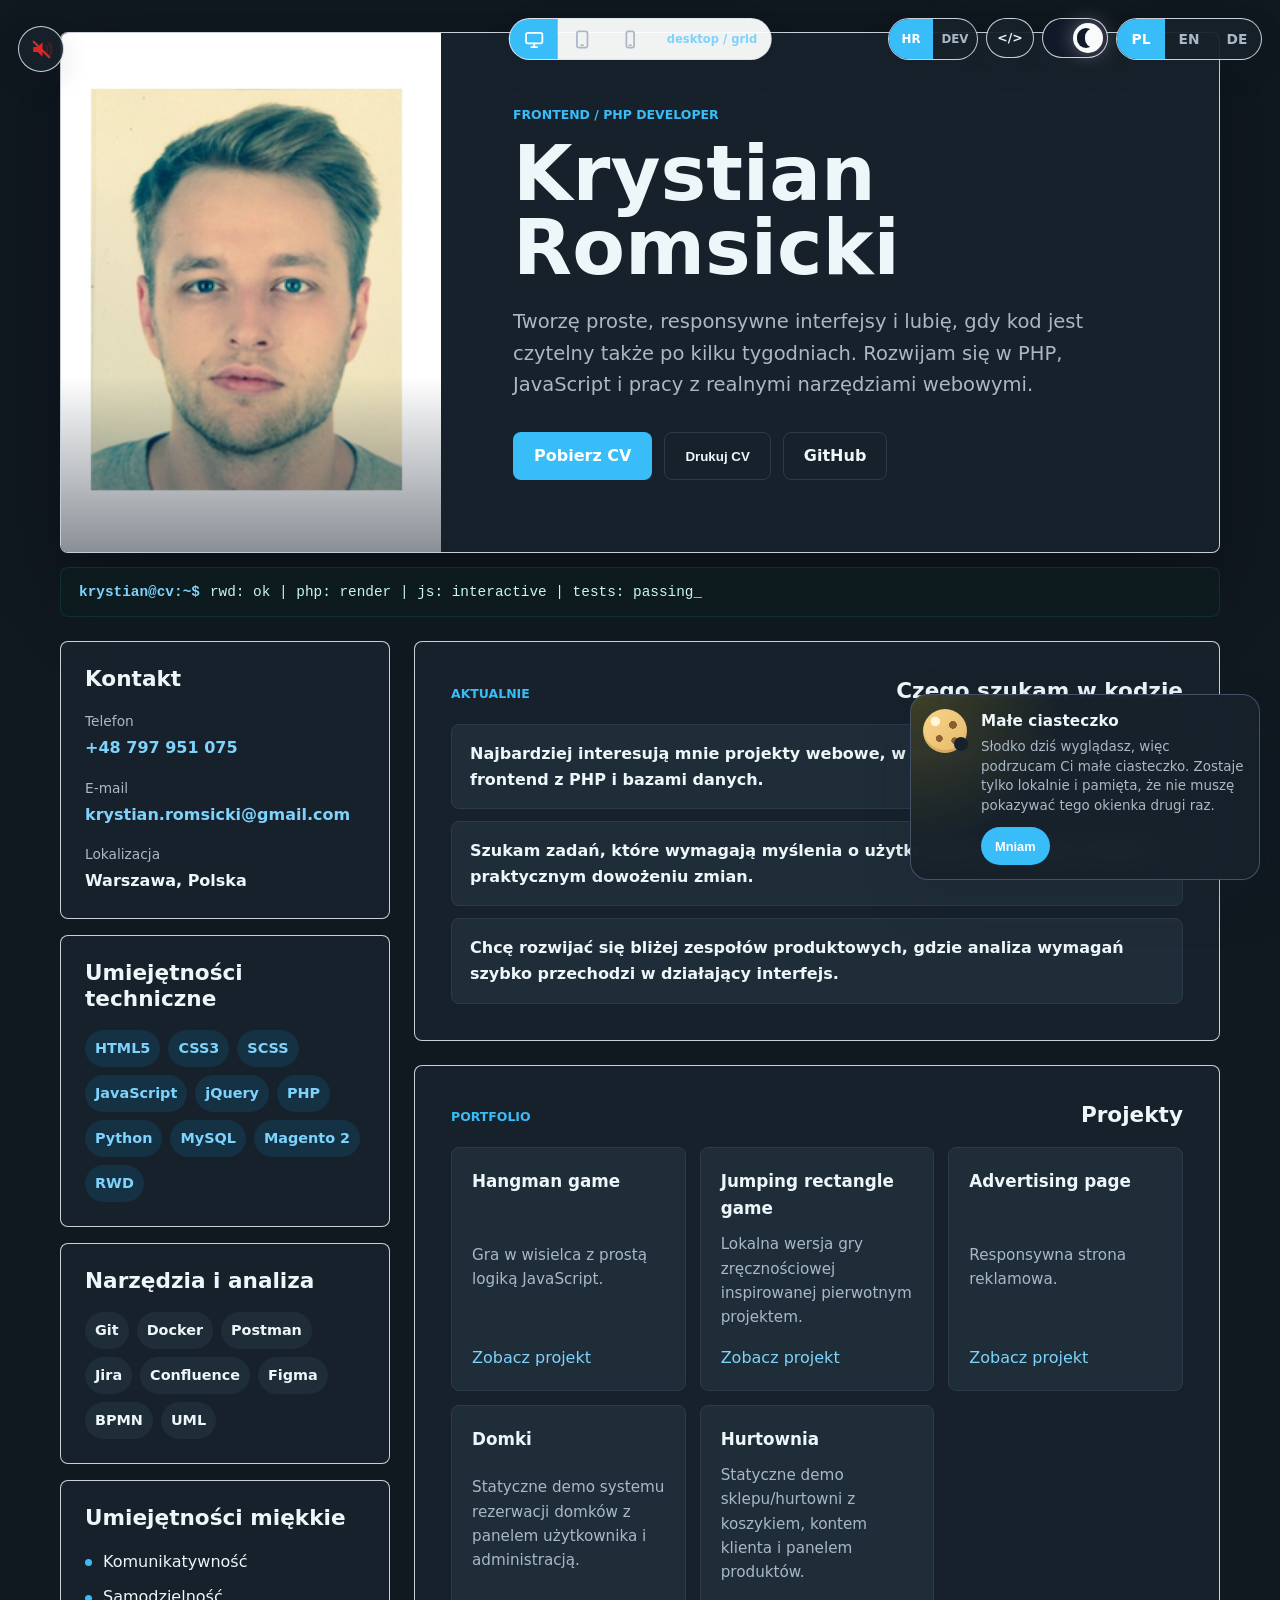
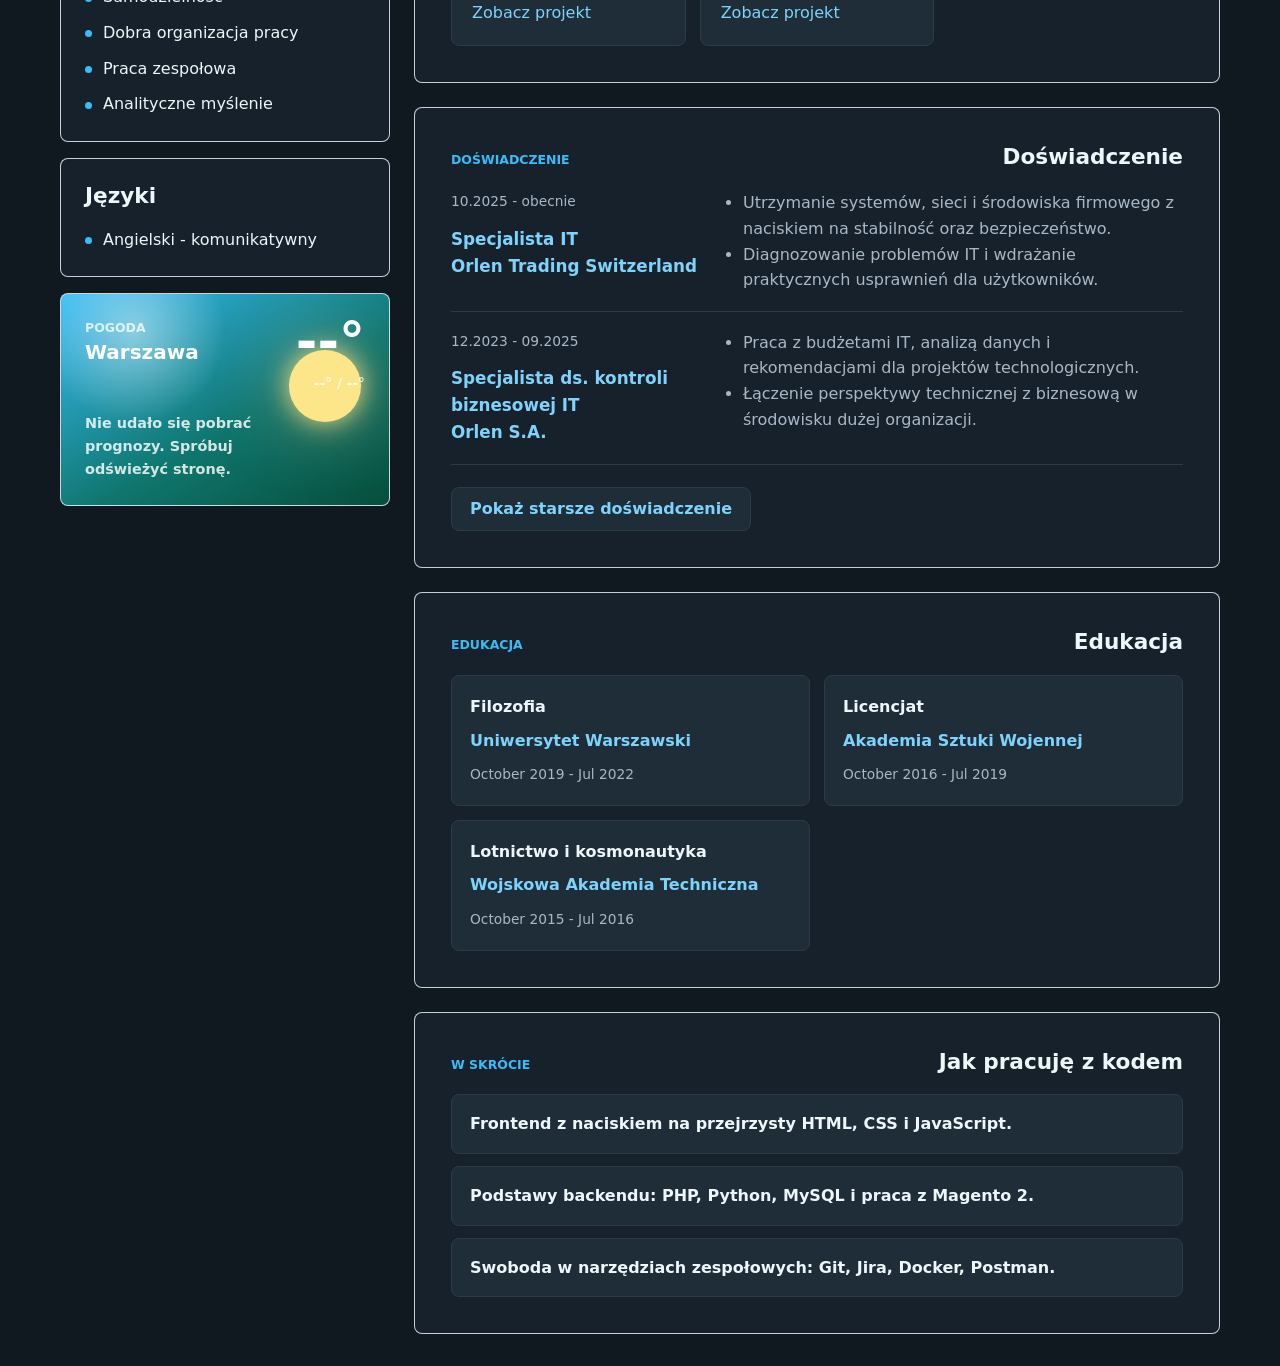
==== commit 4913150e: "Update portfolio site content and interactions" ====
--- a/index.html
+++ b/index.html
@@ -53,6 +53,9 @@
                 <button type="button" data-audience="developer" data-i18n="modes.developer">DEV</button>
             </div>
             <button class="developer-toggle" type="button" data-developer-toggle aria-pressed="false" aria-label="Włącz tryb developerski">&lt;/&gt;</button>
+            <button class="theme-toggle" type="button" data-theme-toggle aria-label="Przełącz tryb dnia i nocy" aria-pressed="false">
+                <span class="theme-toggle__thumb"></span>
+            </button>
             <div class="language-switcher" aria-label="Wybór języka">
                 <button type="button" class="is-active" data-lang="pl">PL</button>
                 <button type="button" data-lang="en">EN</button>
@@ -71,8 +74,8 @@
                 <h1 id="page-title">Krystian Romsicki</h1>
                 <p class="lead" data-i18n="profile.summary">Tworzę proste, responsywne interfejsy i lubię, gdy kod jest czytelny także po kilku tygodniach. Rozwijam się w PHP, JavaScript i pracy z realnymi narzędziami webowymi.</p>
                 <div class="hero__actions" aria-label="Główne akcje">
-                                            <a class="button button--primary" href="assets/downloads/K.Romsicki_cv_pl.pdf" download data-i18n="actions.download">Pobierz CV</a>
-                        <button class="button button--ghost" type="button" data-print-pdf="assets/downloads/K.Romsicki_cv_pl.pdf" data-i18n="actions.print">Drukuj CV</button>
+                                            <a class="button button--primary" href="assets/downloads/K.Romsicki_cv_pl.pdf" download data-download-cv data-download-pl="assets/downloads/K.Romsicki_cv_pl.pdf" data-download-en="assets/downloads/K.Romsicki_cv_EN_1.pdf" data-download-de="assets/downloads/K.Romsicki_cv_EN_1.pdf" data-i18n="actions.download">Pobierz CV</a>
+                        <button class="button button--ghost" type="button" data-print-pdf="assets/downloads/K.Romsicki_cv_pl.pdf" data-print-pl="assets/downloads/K.Romsicki_cv_pl.pdf" data-print-en="assets/downloads/K.Romsicki_cv_EN_1.pdf" data-print-de="assets/downloads/K.Romsicki_cv_EN_1.pdf" data-i18n="actions.print">Drukuj CV</button>
                                         <a class="button button--ghost" href="https://github.com/RufusCarlito" target="_blank" rel="noreferrer">GitHub</a>
                 </div>
             </div>
@@ -167,10 +170,14 @@
                             <span class="weather-card__label" data-i18n="sections.weather">Pogoda</span>
                             <strong data-weather-place>Warszawa</strong>
                         </span>
-                        <span class="weather-card__temp" data-weather-temp>--°</span>
+                        <span class="weather-card__temps">
+                            <span class="weather-card__temp" data-weather-temp>--°</span>
+                            <span class="weather-card__range" data-weather-range>--° / --°</span>
+                        </span>
                     </button>
                     <div class="weather-scene" aria-hidden="true">
                         <span class="weather-sun"></span>
+                        <span class="weather-moon" data-weather-moon></span>
                         <span class="weather-cloud weather-cloud--one"></span>
                         <span class="weather-cloud weather-cloud--two"></span>
                         <span class="weather-rain weather-rain--one"></span>
@@ -241,6 +248,34 @@
                                 <p class="developer-note" data-dev-only>Osobna strona z naciskiem na layout mobilny i statyczne assety.</p>
                                                                     <a href="assets/projects/pageMobile/index.html" target="_blank" rel="noreferrer" data-i18n="actions.viewProject">Zobacz projekt</a>
                                                             </article>
+                                                    <article class="project-card" data-tech="PHP|MySQL|JavaScript|RWD">
+                                <h3>Domki</h3>
+                                <p data-project-description="Domki">System rezerwacji domków z panelem użytkownika i administracją.</p>
+                                <div class="tech-stack" data-dev-only>
+                                                                            <span>PHP</span>
+                                                                            <span>MySQL</span>
+                                                                            <span>JavaScript</span>
+                                                                            <span>RWD</span>
+                                                                    </div>
+                                <p class="developer-note" data-dev-only>Statyczne demo widoku: rezerwacje, konta, panel admina i dane w PHP/MySQL.</p>
+                                                                    <button class="project-card__action" type="button" data-modal-open data-project-src="assets/projects/domkiDemo/index.html" data-project-title="Domki">
+                                        <span data-i18n="actions.viewProject">Zobacz projekt</span>
+                                    </button>
+                                                            </article>
+                                                    <article class="project-card" data-tech="PHP|MySQL|JavaScript|RWD">
+                                <h3>Hurtownia</h3>
+                                <p data-project-description="Hurtownia">Sklep/hurtownia z koszykiem, kontem klienta i panelem produktów.</p>
+                                <div class="tech-stack" data-dev-only>
+                                                                            <span>PHP</span>
+                                                                            <span>MySQL</span>
+                                                                            <span>JavaScript</span>
+                                                                            <span>RWD</span>
+                                                                    </div>
+                                <p class="developer-note" data-dev-only>Statyczne demo widoku: katalog, produkt, koszyk i panel zarządzania.</p>
+                                                                    <button class="project-card__action" type="button" data-modal-open data-project-src="assets/projects/hurtowniaDemo/index.html" data-project-title="Hurtownia">
+                                        <span data-i18n="actions.viewProject">Zobacz projekt</span>
+                                    </button>
+                                                            </article>
                                             </div>
                 </section>
 
@@ -280,7 +315,7 @@
                                                                             <li data-i18n-job="Łączenie perspektywy technicznej z biznesową w środowisku dużej organizacji.">Łączenie perspektywy technicznej z biznesową w środowisku dużej organizacji.</li>
                                                                     </ul>
                             </article>
-                                                    <article class="timeline-item" data-tech="Jira|Confluence|BPMN|UML">
+                                                    <article class="timeline-item timeline-item--older" data-tech="Jira|Confluence|BPMN|UML" data-experience-older hidden>
                                 <div>
                                     <p class="timeline-item__period">09.2022 - 11.2023</p>
                                     <h3><span data-job-role="Konsultant ds. analizy biznesowo-systemowej / PM">Konsultant ds. analizy biznesowo-systemowej / PM</span> <span>SkyCash Poland</span></h3>
@@ -397,6 +432,15 @@
         </section>
     </div>
 
+    <aside class="cookie-note" data-cookie-note hidden aria-live="polite">
+        <span class="cookie-note__icon" aria-hidden="true"></span>
+        <div class="cookie-note__content">
+            <strong data-i18n="cookie.title">Małe ciasteczko</strong>
+            <p data-i18n="cookie.message">Słodko dziś wyglądasz, więc podrzucam Ci małe ciasteczko. Zostaje tylko lokalnie i pamięta, że nie muszę pokazywać tego okienka drugi raz.</p>
+        </div>
+        <button class="cookie-note__close" type="button" data-cookie-dismiss data-i18n="cookie.dismiss" aria-label="Zamknij informację o ciasteczkach">Mniam</button>
+    </aside>
+
     <script src="assets/js/script.js"></script>
 </body>
 </html>
--- a/assets/css/style.css
+++ b/assets/css/style.css
@@ -12,6 +12,19 @@
   --shadow: 0 24px 70px rgba(21, 32, 43, 0.12);
 }
 
+body.theme-night {
+  --bg: #101820;
+  --surface: #17212b;
+  --surface-muted: #1f2d38;
+  --ink: #edf6f9;
+  --muted: #a9b8c7;
+  --line: #2d3b48;
+  --accent: #38bdf8;
+  --accent-dark: #7dd3fc;
+  --accent-soft: #143243;
+  --shadow: 0 24px 70px rgba(0, 0, 0, 0.34);
+}
+
 * {
   box-sizing: border-box;
 }
@@ -57,7 +70,6 @@
   max-width: 100%;
 }
 
-h1,
 h2,
 h3,
 p,
@@ -93,7 +105,8 @@
 .language-switcher,
 .top-actions,
 .audience-switcher,
-.developer-toggle {
+.developer-toggle,
+.theme-toggle {
   pointer-events: auto;
 }
 
@@ -289,6 +302,54 @@
   color: #7dd3fc;
 }
 
+.theme-toggle {
+  position: relative;
+  width: 66px;
+  min-width: 66px;
+  height: 40px;
+  border: 1px solid rgba(220, 227, 235, 0.9);
+  border-radius: 999px;
+  background: #f8fafc;
+  box-shadow: 0 10px 30px rgba(21, 32, 43, 0.12);
+  cursor: pointer;
+}
+
+.theme-toggle__thumb {
+  position: absolute;
+  top: 4px;
+  left: 4px;
+  width: 30px;
+  height: 30px;
+  border-radius: 999px;
+  background: #111827;
+  transition: transform 220ms ease, background 220ms ease, box-shadow 220ms ease;
+}
+
+.theme-toggle__thumb::before {
+  position: absolute;
+  inset: 7px;
+  content: "";
+  border-radius: 999px;
+  background: #facc15;
+  box-shadow: 0 0 0 3px #111827 inset;
+}
+
+.theme-toggle.is-night {
+  background: #111827;
+}
+
+.theme-toggle.is-night .theme-toggle__thumb {
+  background: #f8fafc;
+  box-shadow: 0 0 20px rgba(255, 255, 255, 0.38);
+  transform: translateX(26px);
+}
+
+.theme-toggle.is-night .theme-toggle__thumb::before {
+  inset: 5px 8px 5px 4px;
+  background: #f8fafc;
+  box-shadow: 8px 0 0 #111827 inset;
+}
+
 .page-shell {
   width: min(1160px, calc(100% - 32px));
   margin: 32px auto;
@@ -381,7 +442,6 @@
   min-height: 360px;
 }
 
-body.preview-tablet .project-grid,
 body.preview-tablet .education-list {
   grid-template-columns: 1fr 1fr;
 }
@@ -430,7 +490,6 @@
   display: block;
 }
 
-body.preview-phone .project-grid,
 body.preview-phone .education-list,
 body.preview-phone .timeline-item {
   grid-template-columns: 1fr;
@@ -597,6 +656,10 @@
   font-size: clamp(2.6rem, 6vw, 5.6rem);
   line-height: 0.96;
   letter-spacing: 0;
+  overflow-wrap: normal;
+  word-break: keep-all;
+  hyphens: none;
+  text-wrap: balance;
 }
 
 .lead {
@@ -649,6 +712,29 @@
 
 .button--ghost:hover {
   border-color: var(--accent);
+}
+
+body.theme-night .button--ghost,
+body.theme-night .language-switcher,
+body.theme-night .audience-switcher,
+body.theme-night .developer-toggle,
+body.theme-night .audio-toggle {
+  background: rgba(23, 33, 43, 0.94);
+  color: var(--ink);
+}
+
+body.theme-night .tag-list--muted button,
+body.theme-night .tag-list--muted span,
+body.theme-night .focus-list li,
+body.theme-night .project-card,
+body.theme-night .education-item {
+  background: var(--surface-muted);
+  color: var(--ink);
+}
+
+body.theme-night .tech-stack span {
+  background: #0f172a;
+  color: #bae6fd;
 }
 
 .button--disabled {
@@ -1152,9 +1238,21 @@
 }
 
 .weather-card__temp {
-  font-size: 2.7rem;
+  display: block;
+  font-size: 3.25rem;
   font-weight: 900;
   line-height: 0.92;
+  text-align: right;
+}
+
+.weather-card__range {
+  display: block;
+  margin-top: 6px;
+  color: rgba(255, 255, 255, 0.78);
+  font-size: 0.86rem;
+  font-weight: 850;
+  text-align: right;
+  white-space: nowrap;
 }
 
 .weather-card__meta {
@@ -1187,6 +1285,54 @@
   animation: weatherShine 2800ms ease-in-out infinite;
 }
 
+.weather-card[data-weather-time="sunset"] .weather-sun {
+  top: 86px;
+  background: #fed7aa;
+  box-shadow: 0 0 34px rgba(251, 146, 60, 0.9), 0 0 90px rgba(244, 63, 94, 0.5);
+}
+
+.weather-moon {
+  position: absolute;
+  top: 56px;
+  right: 32px;
+  width: 70px;
+  height: 70px;
+  border-radius: 999px;
+  background: #f8fafc;
+  box-shadow: 0 0 24px rgba(226, 232, 240, 0.72), 0 0 70px rgba(125, 211, 252, 0.24);
+  opacity: 0;
+}
+
+.weather-moon::after {
+  position: absolute;
+  inset: 0;
+  content: "";
+  border-radius: inherit;
+  background: #111827;
+  transform: translateX(26px);
+}
+
+.weather-card[data-moon-phase="full"] .weather-moon::after {
+  opacity: 0;
+}
+
+.weather-card[data-moon-phase="new"] .weather-moon::after {
+  opacity: 0.88;
+  transform: translateX(0);
+}
+
+.weather-card[data-moon-phase="quarter"] .weather-moon::after {
+  transform: translateX(34px);
+}
+
+.weather-card[data-moon-phase="crescent"] .weather-moon::after {
+  transform: translateX(18px);
+}
+
+.weather-card[data-moon-phase="gibbous"] .weather-moon::after {
+  transform: translateX(46px);
+}
+
 .weather-cloud {
   position: absolute;
   right: 18px;
@@ -1301,6 +1447,14 @@
   background: linear-gradient(150deg, #94a3b8 0%, #475569 100%);
 }
 
+.weather-card[data-weather-time="sunset"] {
+  background: linear-gradient(150deg, #f97316 0%, #be123c 48%, #312e81 100%);
+}
+
+.weather-card[data-weather-time="night"] {
+  background: linear-gradient(150deg, #111827 0%, #1e293b 55%, #0f172a 100%);
+}
+
 .weather-card[data-weather-condition="cloudy"] .weather-cloud,
 .weather-card[data-weather-condition="rainy"] .weather-cloud,
 .weather-card[data-weather-condition="snowy"] .weather-cloud,
@@ -1341,6 +1495,22 @@
 .weather-card[data-weather-condition="snowy"] .weather-sun,
 .weather-card[data-weather-condition="foggy"] .weather-sun {
   opacity: 0.18;
+}
+
+.weather-card[data-weather-time="night"] .weather-sun {
+  opacity: 0;
+}
+
+.weather-card[data-weather-time="night"] .weather-moon {
+  opacity: 1;
+  animation: weatherShine 3600ms ease-in-out infinite;
+}
+
+.weather-card[data-weather-time="night"][data-weather-condition="cloudy"] .weather-moon,
+.weather-card[data-weather-time="night"][data-weather-condition="rainy"] .weather-moon,
+.weather-card[data-weather-time="night"][data-weather-condition="snowy"] .weather-moon,
+.weather-card[data-weather-time="night"][data-weather-condition="foggy"] .weather-moon {
+  opacity: 0.34;
 }
 
 .weather-forecast {
@@ -1367,6 +1537,104 @@
   font-size: 1rem;
 }
 
+.cookie-note {
+  position: fixed;
+  right: 20px;
+  bottom: 20px;
+  z-index: 45;
+  width: min(350px, calc(100vw - 24px));
+  display: grid;
+  grid-template-columns: auto minmax(0, 1fr);
+  gap: 12px 14px;
+  align-items: start;
+  padding: 14px 14px 14px 12px;
+  border: 1px solid rgba(220, 227, 235, 0.92);
+  border-radius: 18px;
+  background:
+    radial-gradient(circle at top left, rgba(255, 241, 210, 0.92), rgba(255, 255, 255, 0) 42%),
+    rgba(255, 255, 255, 0.96);
+  box-shadow: 0 20px 50px rgba(21, 32, 43, 0.18);
+  opacity: 0;
+  transform: translateY(18px) scale(0.98);
+  transition: opacity 220ms ease, transform 220ms ease;
+  backdrop-filter: blur(10px);
+}
+
+body.theme-night .cookie-note {
+  border-color: rgba(71, 85, 105, 0.95);
+  background:
+    radial-gradient(circle at top left, rgba(250, 204, 21, 0.18), rgba(255, 255, 255, 0) 38%),
+    rgba(23, 33, 43, 0.95);
+}
+
+.cookie-note.is-visible {
+  opacity: 1;
+  transform: translateY(0) scale(1);
+}
+
+.cookie-note__icon {
+  position: relative;
+  width: 44px;
+  height: 44px;
+  border-radius: 50%;
+  background:
+    radial-gradient(circle at 28% 28%, #fff6da 0 10%, transparent 11%),
+    radial-gradient(circle at 68% 36%, #8b5e34 0 9%, transparent 10%),
+    radial-gradient(circle at 37% 67%, #8b5e34 0 8%, transparent 9%),
+    radial-gradient(circle at 72% 72%, #8b5e34 0 7%, transparent 8%),
+    linear-gradient(135deg, #f6d58a, #e8b96b);
+  box-shadow: inset 0 -3px 0 rgba(122, 79, 34, 0.2);
+}
+
+.cookie-note__icon::after {
+  position: absolute;
+  right: -1px;
+  bottom: 2px;
+  width: 14px;
+  height: 14px;
+  content: "";
+  border-radius: 50%;
+  background: var(--surface);
+}
+
+.cookie-note__content {
+  min-width: 0;
+}
+
+.cookie-note__content strong {
+  display: block;
+  margin-bottom: 4px;
+  color: var(--ink);
+  font-size: 0.95rem;
+  letter-spacing: 0.01em;
+}
+
+.cookie-note__content p {
+  margin: 0;
+  color: var(--muted);
+  font-size: 0.84rem;
+  line-height: 1.45;
+}
+
+.cookie-note__close {
+  grid-column: 2;
+  justify-self: start;
+  min-height: 38px;
+  padding: 0 14px;
+  border: 0;
+  border-radius: 999px;
+  background: var(--accent);
+  color: #ffffff;
+  font-size: 0.8rem;
+  font-weight: 800;
+  cursor: pointer;
+}
+
+.cookie-note__close:hover,
+.cookie-note__close:focus-visible {
+  background: var(--accent-dark);
+}
+
 @keyframes weatherShine {
   50% {
     filter: brightness(1.18);
@@ -1447,7 +1715,6 @@
     min-height: 360px;
   }
 
-  .project-grid,
   .education-list {
     grid-template-columns: 1fr 1fr;
   }
@@ -1529,7 +1796,8 @@
   }
 
   h1 {
-    font-size: clamp(2.05rem, 13.8vw, 3.1rem);
+    max-width: 9.8ch;
+    font-size: clamp(2rem, 11.4vw, 2.7rem);
     line-height: 1;
   }
 
@@ -1571,12 +1839,15 @@
     padding: 22px 18px;
   }
 
-  .project-grid,
   .education-list,
   .timeline-item {
     grid-template-columns: 1fr;
   }
 
+  .project-grid {
+    grid-template-columns: 1fr;
+  }
+
   .timeline {
     gap: 14px;
   }
@@ -1588,6 +1859,19 @@
 
   .timeline-item ul {
     padding-left: 17px;
+  }
+
+  .cookie-note {
+    right: 12px;
+    bottom: 12px;
+    width: calc(100vw - 24px);
+    padding: 12px;
+    gap: 10px 12px;
+  }
+
+  .cookie-note__icon {
+    width: 40px;
+    height: 40px;
   }
 
   .tag-list span,
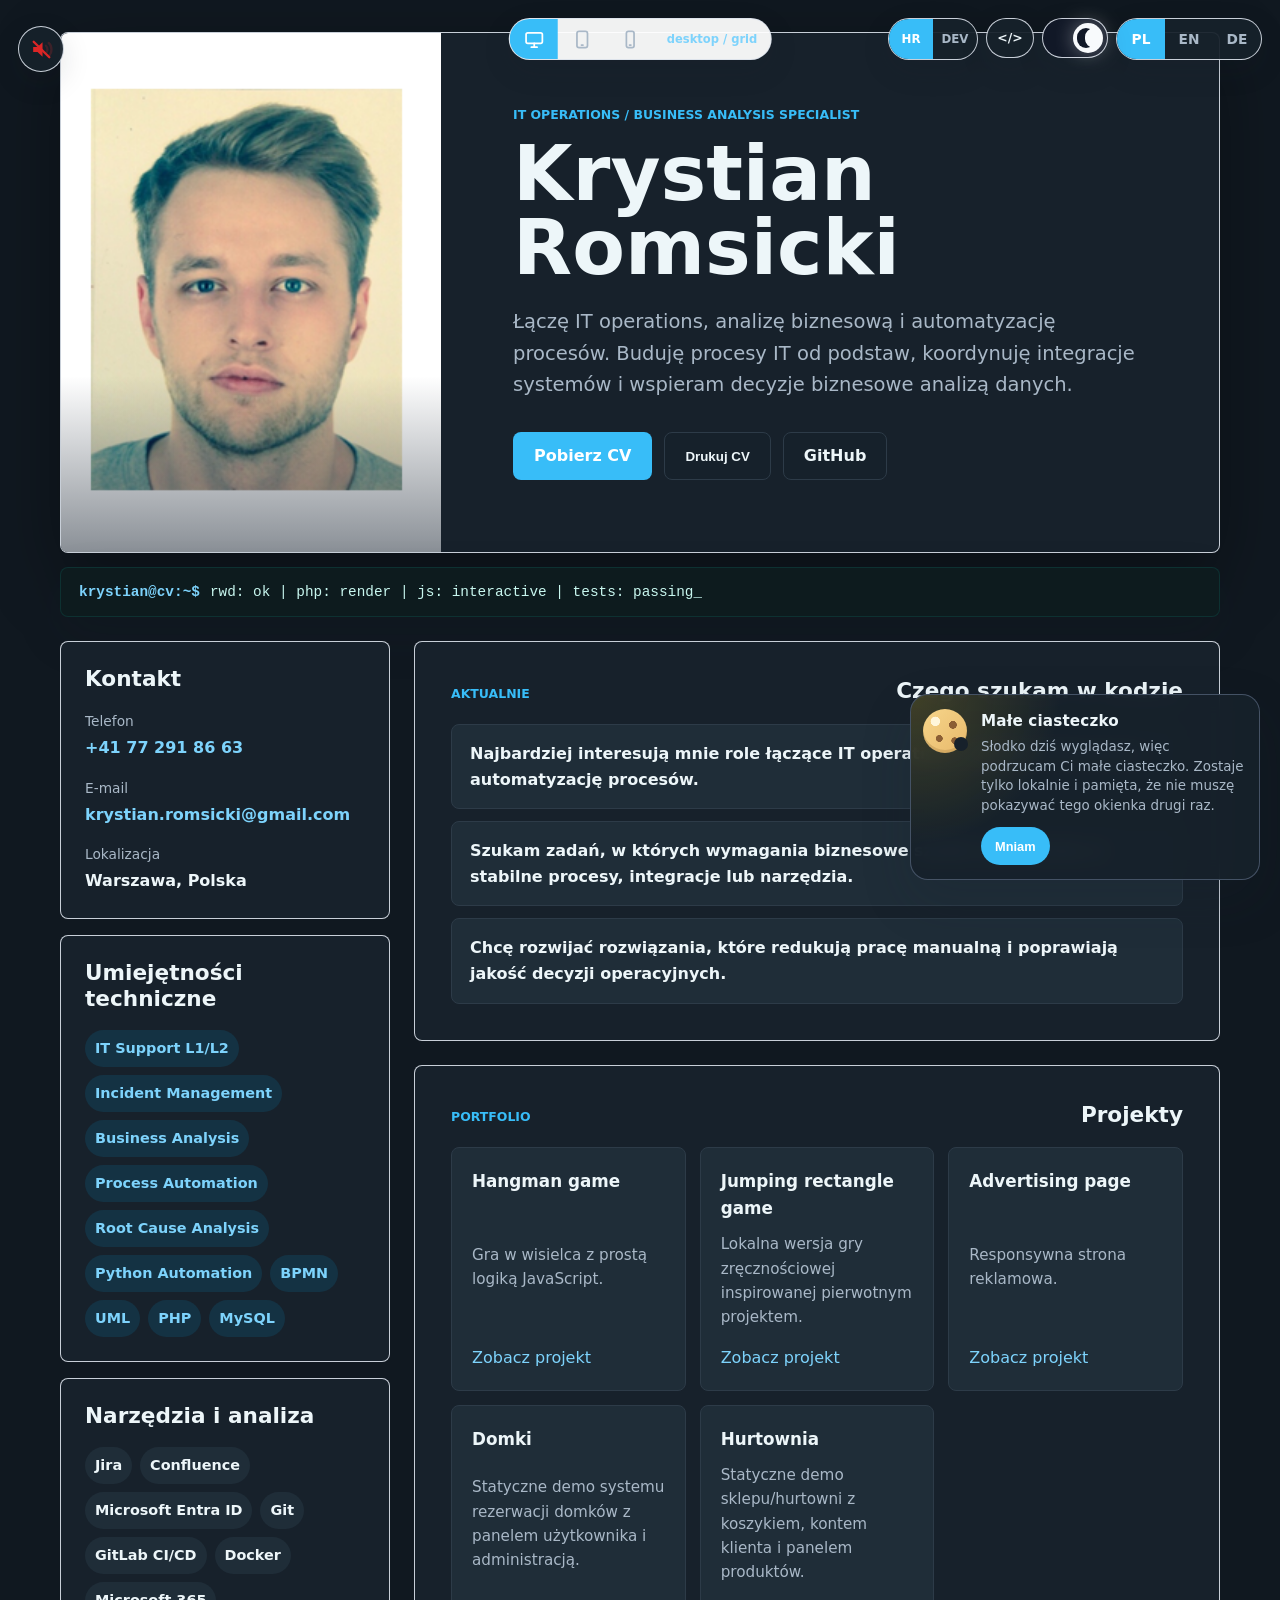
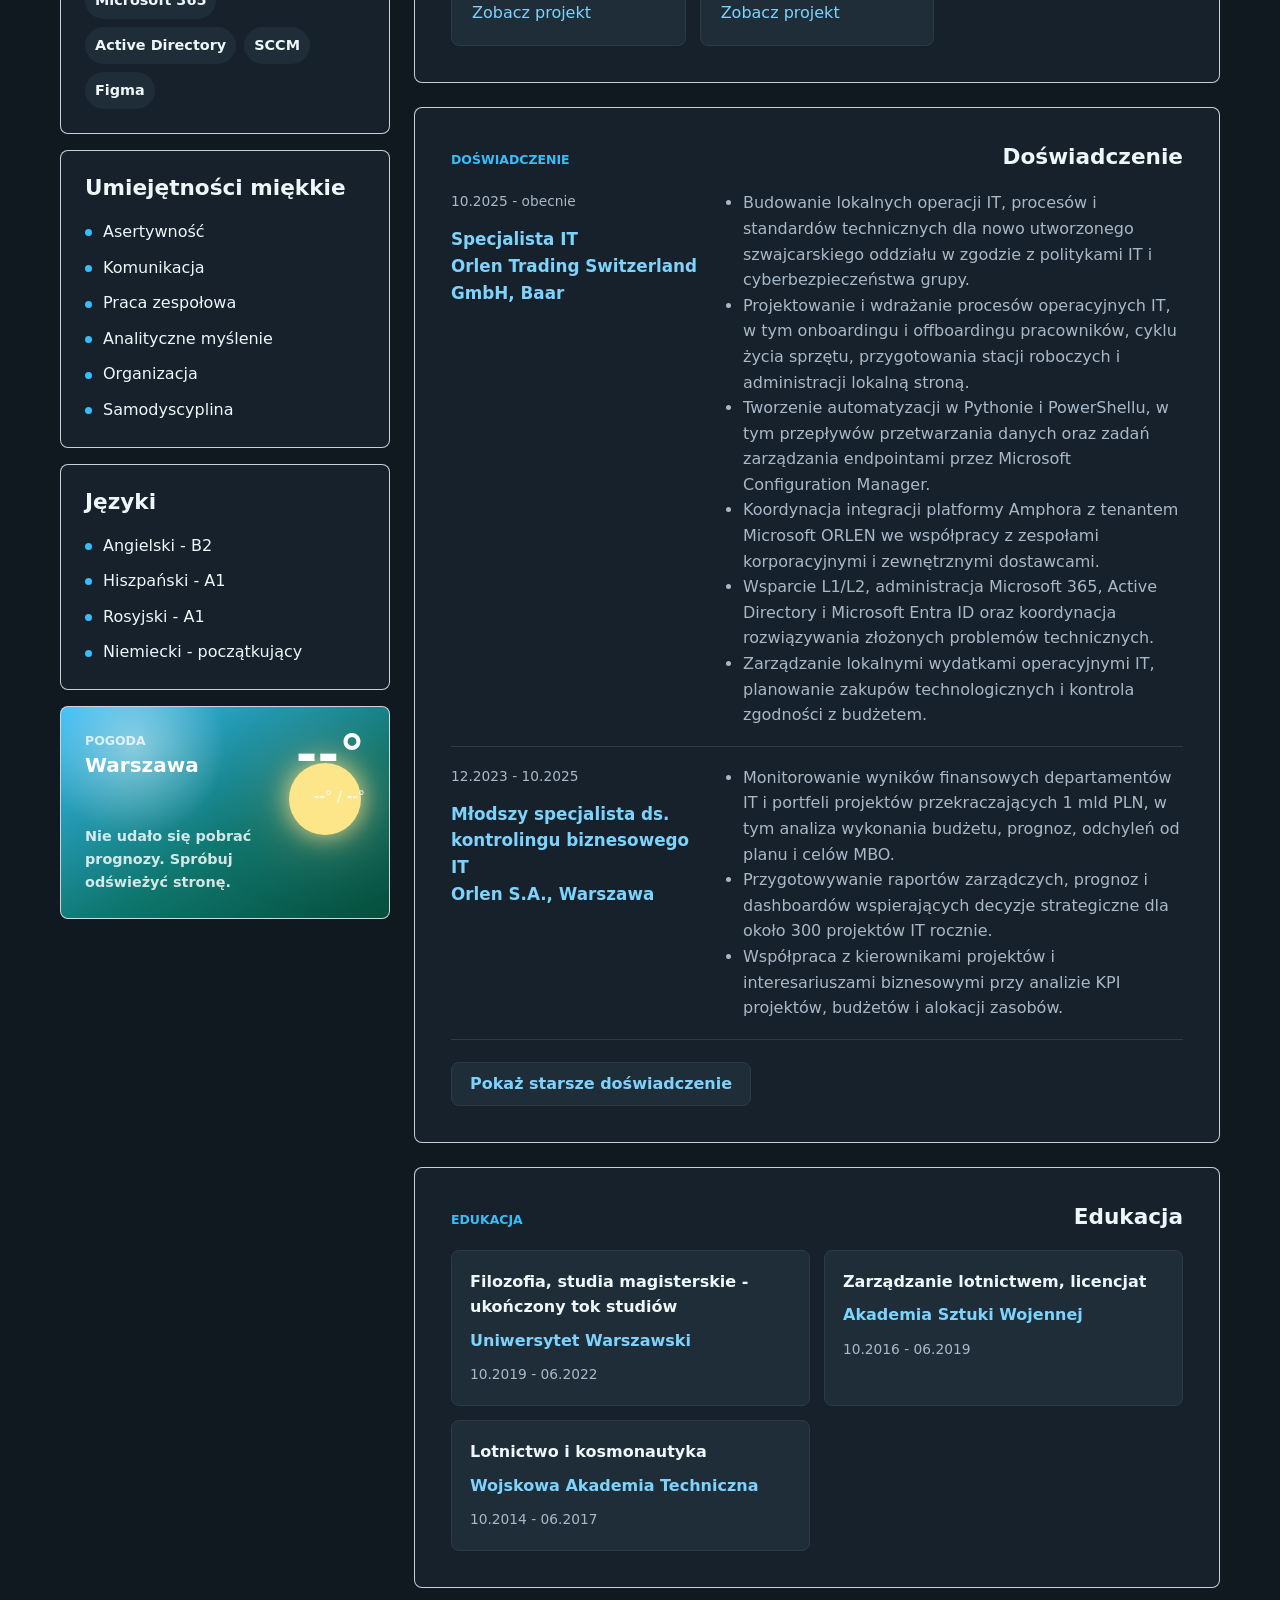
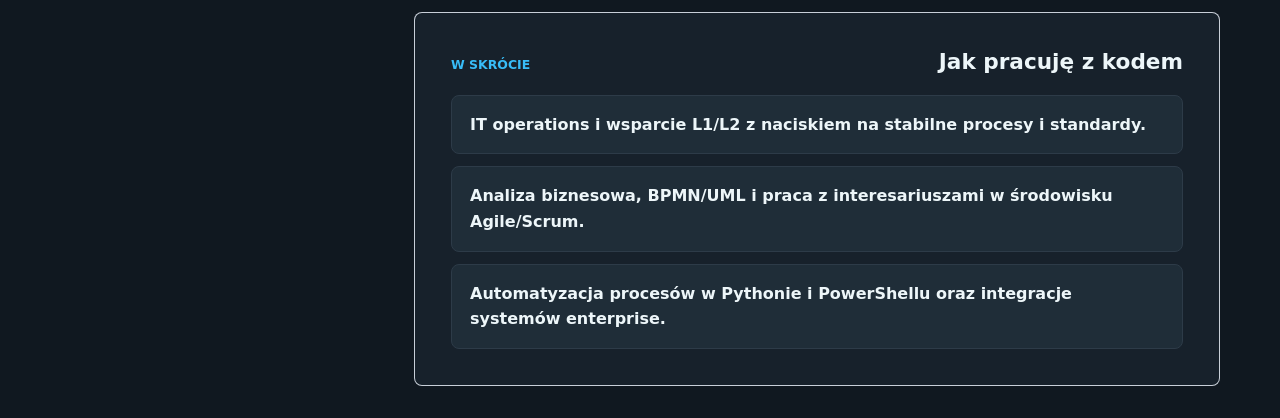
==== commit f7e07e5d: "Update multilingual CV content" ====
--- a/index.html
+++ b/index.html
@@ -3,9 +3,9 @@
 <head>
     <meta charset="UTF-8">
     <meta name="viewport" content="width=device-width, initial-scale=1.0">
-    <meta name="description" content="CV i portfolio: Krystian Romsicki, Frontend / PHP developer">
-    <meta property="og:title" content="Krystian Romsicki | Frontend / PHP developer">
-    <meta property="og:description" content="Tworzę proste, responsywne interfejsy i lubię, gdy kod jest czytelny także po kilku tygodniach. Rozwijam się w PHP, JavaScript i pracy z realnymi narzędziami webowymi.">
+    <meta name="description" content="CV i portfolio: Krystian Romsicki, IT Operations / Business Analysis specialist">
+    <meta property="og:title" content="Krystian Romsicki | IT Operations / Business Analysis specialist">
+    <meta property="og:description" content="Łączę IT operations, analizę biznesową i automatyzację procesów. Buduję procesy IT od podstaw, koordynuję integracje systemów i wspieram decyzje biznesowe analizą danych.">
     <meta property="og:type" content="website">
     <meta property="og:image" content="assets/img/profile.png">
     <meta name="twitter:card" content="summary_large_image">
@@ -70,12 +70,12 @@
                 <img src="assets/img/profile.png" alt="Zdjęcie profilowe: Krystian Romsicki" class="hero__photo">
             </div>
             <div class="hero__content">
-                <p class="eyebrow" data-i18n="profile.role">Frontend / PHP developer</p>
+                <p class="eyebrow" data-i18n="profile.role">IT Operations / Business Analysis specialist</p>
                 <h1 id="page-title">Krystian Romsicki</h1>
-                <p class="lead" data-i18n="profile.summary">Tworzę proste, responsywne interfejsy i lubię, gdy kod jest czytelny także po kilku tygodniach. Rozwijam się w PHP, JavaScript i pracy z realnymi narzędziami webowymi.</p>
+                <p class="lead" data-i18n="profile.summary">Łączę IT operations, analizę biznesową i automatyzację procesów. Buduję procesy IT od podstaw, koordynuję integracje systemów i wspieram decyzje biznesowe analizą danych.</p>
                 <div class="hero__actions" aria-label="Główne akcje">
-                                            <a class="button button--primary" href="assets/downloads/K.Romsicki_cv_pl.pdf" download data-download-cv data-download-pl="assets/downloads/K.Romsicki_cv_pl.pdf" data-download-en="assets/downloads/K.Romsicki_cv_EN_1.pdf" data-download-de="assets/downloads/K.Romsicki_cv_EN_1.pdf" data-i18n="actions.download">Pobierz CV</a>
-                        <button class="button button--ghost" type="button" data-print-pdf="assets/downloads/K.Romsicki_cv_pl.pdf" data-print-pl="assets/downloads/K.Romsicki_cv_pl.pdf" data-print-en="assets/downloads/K.Romsicki_cv_EN_1.pdf" data-print-de="assets/downloads/K.Romsicki_cv_EN_1.pdf" data-i18n="actions.print">Drukuj CV</button>
+                                            <a class="button button--primary" href="assets/downloads/K.Romsicki_cv_pl.pdf" download data-download-cv data-download-pl="assets/downloads/K.Romsicki_cv_pl.pdf" data-download-en="assets/downloads/K.Romsicki_cv_EN.pdf" data-download-de="assets/downloads/K.Romsicki_cv_EN.pdf" data-i18n="actions.download">Pobierz CV</a>
+                        <button class="button button--ghost" type="button" data-print-pdf="assets/downloads/K.Romsicki_cv_pl.pdf" data-print-pl="assets/downloads/K.Romsicki_cv_pl.pdf" data-print-en="assets/downloads/K.Romsicki_cv_EN.pdf" data-print-de="assets/downloads/K.Romsicki_cv_EN.pdf" data-i18n="actions.print">Drukuj CV</button>
                                         <a class="button button--ghost" href="https://github.com/RufusCarlito" target="_blank" rel="noreferrer">GitHub</a>
                 </div>
             </div>
@@ -93,7 +93,7 @@
                     <ul class="contact-list">
                         <li>
                             <span data-i18n="contact.phone">Telefon</span>
-                            <a href="tel:+48797951075">+48 797 951 075</a>
+                            <a href="tel:+41772918663">+41 77 291 86 63</a>
                         </li>
                         <li>
                             <span>E-mail</span>
@@ -109,30 +109,32 @@
                 <section class="panel">
                     <h2 data-i18n="sections.tech">Umiejętności techniczne</h2>
                     <div class="tag-list" data-skill-list>
-                                                    <button type="button" data-skill-filter="HTML5">HTML5</button>
-                                                    <button type="button" data-skill-filter="CSS3">CSS3</button>
-                                                    <button type="button" data-skill-filter="SCSS">SCSS</button>
-                                                    <button type="button" data-skill-filter="JavaScript">JavaScript</button>
-                                                    <button type="button" data-skill-filter="jQuery">jQuery</button>
+                                                    <button type="button" data-skill-filter="IT Support L1/L2">IT Support L1/L2</button>
+                                                    <button type="button" data-skill-filter="Incident Management">Incident Management</button>
+                                                    <button type="button" data-skill-filter="Business Analysis">Business Analysis</button>
+                                                    <button type="button" data-skill-filter="Process Automation">Process Automation</button>
+                                                    <button type="button" data-skill-filter="Root Cause Analysis">Root Cause Analysis</button>
+                                                    <button type="button" data-skill-filter="Python Automation">Python Automation</button>
+                                                    <button type="button" data-skill-filter="BPMN">BPMN</button>
+                                                    <button type="button" data-skill-filter="UML">UML</button>
                                                     <button type="button" data-skill-filter="PHP">PHP</button>
-                                                    <button type="button" data-skill-filter="Python">Python</button>
                                                     <button type="button" data-skill-filter="MySQL">MySQL</button>
-                                                    <button type="button" data-skill-filter="Magento 2">Magento 2</button>
-                                                    <button type="button" data-skill-filter="RWD">RWD</button>
                                             </div>
                 </section>
 
                 <section class="panel">
                     <h2 data-i18n="sections.tools">Narzędzia i analiza</h2>
                     <div class="tag-list tag-list--muted" data-skill-list>
-                                                    <button type="button" data-skill-filter="Git">Git</button>
-                                                    <button type="button" data-skill-filter="Docker">Docker</button>
-                                                    <button type="button" data-skill-filter="Postman">Postman</button>
                                                     <button type="button" data-skill-filter="Jira">Jira</button>
                                                     <button type="button" data-skill-filter="Confluence">Confluence</button>
+                                                    <button type="button" data-skill-filter="Microsoft Entra ID">Microsoft Entra ID</button>
+                                                    <button type="button" data-skill-filter="Git">Git</button>
+                                                    <button type="button" data-skill-filter="GitLab CI/CD">GitLab CI/CD</button>
+                                                    <button type="button" data-skill-filter="Docker">Docker</button>
+                                                    <button type="button" data-skill-filter="Microsoft 365">Microsoft 365</button>
+                                                    <button type="button" data-skill-filter="Active Directory">Active Directory</button>
+                                                    <button type="button" data-skill-filter="SCCM">SCCM</button>
                                                     <button type="button" data-skill-filter="Figma">Figma</button>
-                                                    <button type="button" data-skill-filter="BPMN">BPMN</button>
-                                                    <button type="button" data-skill-filter="UML">UML</button>
                                             </div>
                 </section>
 
@@ -149,18 +151,22 @@
                 <section class="panel">
                     <h2 data-i18n="sections.soft">Umiejętności miękkie</h2>
                     <ul class="clean-list">
-                                                    <li data-i18n-list="soft">Komunikatywność</li>
-                                                    <li data-i18n-list="soft">Samodzielność</li>
-                                                    <li data-i18n-list="soft">Dobra organizacja pracy</li>
+                                                    <li data-i18n-list="soft">Asertywność</li>
+                                                    <li data-i18n-list="soft">Komunikacja</li>
                                                     <li data-i18n-list="soft">Praca zespołowa</li>
                                                     <li data-i18n-list="soft">Analityczne myślenie</li>
+                                                    <li data-i18n-list="soft">Organizacja</li>
+                                                    <li data-i18n-list="soft">Samodyscyplina</li>
                                             </ul>
                 </section>
 
                 <section class="panel">
                     <h2 data-i18n="sections.languages">Języki</h2>
                     <ul class="clean-list">
-                                                    <li data-i18n-list="languages">Angielski - komunikatywny</li>
+                                                    <li data-i18n-list="languages">Angielski - B2</li>
+                                                    <li data-i18n-list="languages">Hiszpański - A1</li>
+                                                    <li data-i18n-list="languages">Rosyjski - A1</li>
+                                                    <li data-i18n-list="languages">Niemiecki - początkujący</li>
                                             </ul>
                 </section>
 
@@ -200,9 +206,9 @@
                         <h2 id="now-title" data-i18n="sections.now">Czego szukam w kodzie</h2>
                     </div>
                     <ul class="focus-list">
-                                                    <li data-i18n-list="now">Najbardziej interesują mnie projekty webowe, w których mogę łączyć frontend z PHP i bazami danych.</li>
-                                                    <li data-i18n-list="now">Szukam zadań, które wymagają myślenia o użytkowniku, czytelnym kodzie i praktycznym dowożeniu zmian.</li>
-                                                    <li data-i18n-list="now">Chcę rozwijać się bliżej zespołów produktowych, gdzie analiza wymagań szybko przechodzi w działający interfejs.</li>
+                                                    <li data-i18n-list="now">Najbardziej interesują mnie role łączące IT operations, analizę biznesową i automatyzację procesów.</li>
+                                                    <li data-i18n-list="now">Szukam zadań, w których wymagania biznesowe szybko przechodzą w stabilne procesy, integracje lub narzędzia.</li>
+                                                    <li data-i18n-list="now">Chcę rozwijać rozwiązania, które redukują pracę manualną i poprawiają jakość decyzji operacyjnych.</li>
                                             </ul>
                 </section>
 
@@ -285,40 +291,48 @@
                         <h2 id="experience-title" data-i18n="sections.experience">Doświadczenie</h2>
                     </div>
                     <div class="timeline">
-                                                    <article class="timeline-item" data-tech="Git|Postman|Docker">
+                                                    <article class="timeline-item" data-tech="IT Support L1/L2|Python Automation|Microsoft 365|Active Directory|SCCM">
                                 <div>
                                     <p class="timeline-item__period">10.2025 - obecnie</p>
-                                    <h3><span data-job-role="Specjalista IT">Specjalista IT</span> <span>Orlen Trading Switzerland</span></h3>
-                                    <div class="tech-stack tech-stack--compact" data-dev-only>
-                                                                                    <span>Git</span>
-                                                                                    <span>Postman</span>
-                                                                                    <span>Docker</span>
-                                                                            </div>
-                                </div>
-                                <ul>
-                                                                            <li data-i18n-job="Utrzymanie systemów, sieci i środowiska firmowego z naciskiem na stabilność oraz bezpieczeństwo.">Utrzymanie systemów, sieci i środowiska firmowego z naciskiem na stabilność oraz bezpieczeństwo.</li>
-                                                                            <li data-i18n-job="Diagnozowanie problemów IT i wdrażanie praktycznych usprawnień dla użytkowników.">Diagnozowanie problemów IT i wdrażanie praktycznych usprawnień dla użytkowników.</li>
-                                                                    </ul>
-                            </article>
-                                                    <article class="timeline-item" data-tech="Jira|Confluence|BPMN">
-                                <div>
-                                    <p class="timeline-item__period">12.2023 - 09.2025</p>
-                                    <h3><span data-job-role="Specjalista ds. kontroli biznesowej IT">Specjalista ds. kontroli biznesowej IT</span> <span>Orlen S.A.</span></h3>
-                                    <div class="tech-stack tech-stack--compact" data-dev-only>
-                                                                                    <span>Jira</span>
-                                                                                    <span>Confluence</span>
-                                                                                    <span>BPMN</span>
-                                                                            </div>
-                                </div>
-                                <ul>
-                                                                            <li data-i18n-job="Praca z budżetami IT, analizą danych i rekomendacjami dla projektów technologicznych.">Praca z budżetami IT, analizą danych i rekomendacjami dla projektów technologicznych.</li>
-                                                                            <li data-i18n-job="Łączenie perspektywy technicznej z biznesową w środowisku dużej organizacji.">Łączenie perspektywy technicznej z biznesową w środowisku dużej organizacji.</li>
+                                    <h3><span data-job-role="Specjalista IT">Specjalista IT</span> <span>Orlen Trading Switzerland GmbH, Baar</span></h3>
+                                    <div class="tech-stack tech-stack--compact" data-dev-only>
+                                                                                    <span>IT Support L1/L2</span>
+                                                                                    <span>Python Automation</span>
+                                                                                    <span>Microsoft 365</span>
+                                                                                    <span>Active Directory</span>
+                                                                                    <span>SCCM</span>
+                                                                            </div>
+                                </div>
+                                <ul>
+                                                                            <li data-i18n-job="Budowanie lokalnych operacji IT, procesów i standardów technicznych dla nowo utworzonego szwajcarskiego oddziału w zgodzie z politykami IT i cyberbezpieczeństwa grupy.">Budowanie lokalnych operacji IT, procesów i standardów technicznych dla nowo utworzonego szwajcarskiego oddziału w zgodzie z politykami IT i cyberbezpieczeństwa grupy.</li>
+                                                                            <li data-i18n-job="Projektowanie i wdrażanie procesów operacyjnych IT, w tym onboardingu i offboardingu pracowników, cyklu życia sprzętu, przygotowania stacji roboczych i administracji lokalną stroną.">Projektowanie i wdrażanie procesów operacyjnych IT, w tym onboardingu i offboardingu pracowników, cyklu życia sprzętu, przygotowania stacji roboczych i administracji lokalną stroną.</li>
+                                                                            <li data-i18n-job="Tworzenie automatyzacji w Pythonie i PowerShellu, w tym przepływów przetwarzania danych oraz zadań zarządzania endpointami przez Microsoft Configuration Manager.">Tworzenie automatyzacji w Pythonie i PowerShellu, w tym przepływów przetwarzania danych oraz zadań zarządzania endpointami przez Microsoft Configuration Manager.</li>
+                                                                            <li data-i18n-job="Koordynacja integracji platformy Amphora z tenantem Microsoft ORLEN we współpracy z zespołami korporacyjnymi i zewnętrznymi dostawcami.">Koordynacja integracji platformy Amphora z tenantem Microsoft ORLEN we współpracy z zespołami korporacyjnymi i zewnętrznymi dostawcami.</li>
+                                                                            <li data-i18n-job="Wsparcie L1/L2, administracja Microsoft 365, Active Directory i Microsoft Entra ID oraz koordynacja rozwiązywania złożonych problemów technicznych.">Wsparcie L1/L2, administracja Microsoft 365, Active Directory i Microsoft Entra ID oraz koordynacja rozwiązywania złożonych problemów technicznych.</li>
+                                                                            <li data-i18n-job="Zarządzanie lokalnymi wydatkami operacyjnymi IT, planowanie zakupów technologicznych i kontrola zgodności z budżetem.">Zarządzanie lokalnymi wydatkami operacyjnymi IT, planowanie zakupów technologicznych i kontrola zgodności z budżetem.</li>
+                                                                    </ul>
+                            </article>
+                                                    <article class="timeline-item" data-tech="Business Analysis|Microsoft Excel|Microsoft 365|Stakeholder Management">
+                                <div>
+                                    <p class="timeline-item__period">12.2023 - 10.2025</p>
+                                    <h3><span data-job-role="Młodszy specjalista ds. kontrolingu biznesowego IT">Młodszy specjalista ds. kontrolingu biznesowego IT</span> <span>Orlen S.A., Warszawa</span></h3>
+                                    <div class="tech-stack tech-stack--compact" data-dev-only>
+                                                                                    <span>Business Analysis</span>
+                                                                                    <span>Microsoft Excel</span>
+                                                                                    <span>Microsoft 365</span>
+                                                                                    <span>Stakeholder Management</span>
+                                                                            </div>
+                                </div>
+                                <ul>
+                                                                            <li data-i18n-job="Monitorowanie wyników finansowych departamentów IT i portfeli projektów przekraczających 1 mld PLN, w tym analiza wykonania budżetu, prognoz, odchyleń od planu i celów MBO.">Monitorowanie wyników finansowych departamentów IT i portfeli projektów przekraczających 1 mld PLN, w tym analiza wykonania budżetu, prognoz, odchyleń od planu i celów MBO.</li>
+                                                                            <li data-i18n-job="Przygotowywanie raportów zarządczych, prognoz i dashboardów wspierających decyzje strategiczne dla około 300 projektów IT rocznie.">Przygotowywanie raportów zarządczych, prognoz i dashboardów wspierających decyzje strategiczne dla około 300 projektów IT rocznie.</li>
+                                                                            <li data-i18n-job="Współpraca z kierownikami projektów i interesariuszami biznesowymi przy analizie KPI projektów, budżetów i alokacji zasobów.">Współpraca z kierownikami projektów i interesariuszami biznesowymi przy analizie KPI projektów, budżetów i alokacji zasobów.</li>
                                                                     </ul>
                             </article>
                                                     <article class="timeline-item timeline-item--older" data-tech="Jira|Confluence|BPMN|UML" data-experience-older hidden>
                                 <div>
                                     <p class="timeline-item__period">09.2022 - 11.2023</p>
-                                    <h3><span data-job-role="Konsultant ds. analizy biznesowo-systemowej / PM">Konsultant ds. analizy biznesowo-systemowej / PM</span> <span>SkyCash Poland</span></h3>
+                                    <h3><span data-job-role="Konsultant ds. analizy biznesowo-systemowej / PM">Konsultant ds. analizy biznesowo-systemowej / PM</span> <span>SkyCash Poland, Warszawa / Łódź</span></h3>
                                     <div class="tech-stack tech-stack--compact" data-dev-only>
                                                                                     <span>Jira</span>
                                                                                     <span>Confluence</span>
@@ -327,14 +341,16 @@
                                                                             </div>
                                 </div>
                                 <ul>
-                                                                            <li data-i18n-job="Analiza wymagań, diagramy BPMN i opisy procesów dla systemów miejskich oraz parkingowych.">Analiza wymagań, diagramy BPMN i opisy procesów dla systemów miejskich oraz parkingowych.</li>
-                                                                            <li data-i18n-job="Przekładanie potrzeb biznesu na konkretne zadania dla zespołów technicznych.">Przekładanie potrzeb biznesu na konkretne zadania dla zespołów technicznych.</li>
+                                                                            <li data-i18n-job="Udział w analizach biznesowych wspierających decyzje strategiczne i operacyjne w projekcie B+R RPLD.01.02.02-10-0080/21 dotyczącym autonomicznego środowiska AI dla parkingu miejskiego.">Udział w analizach biznesowych wspierających decyzje strategiczne i operacyjne w projekcie B+R RPLD.01.02.02-10-0080/21 dotyczącym autonomicznego środowiska AI dla parkingu miejskiego.</li>
+                                                                            <li data-i18n-job="Modelowanie procesów biznesowych w BPMN i UML oraz przygotowywanie specyfikacji funkcjonalnych dla zespołów developerskich.">Modelowanie procesów biznesowych w BPMN i UML oraz przygotowywanie specyfikacji funkcjonalnych dla zespołów developerskich.</li>
+                                                                            <li data-i18n-job="Tworzenie wireframeów i makiet UI w Figmie na potrzeby projektowania produktu i warsztatów z interesariuszami.">Tworzenie wireframeów i makiet UI w Figmie na potrzeby projektowania produktu i warsztatów z interesariuszami.</li>
+                                                                            <li data-i18n-job="Współpraca z developerami, testerami i product ownerami w środowisku Agile/Scrum z użyciem Jira i Confluence.">Współpraca z developerami, testerami i product ownerami w środowisku Agile/Scrum z użyciem Jira i Confluence.</li>
                                                                     </ul>
                             </article>
                                                     <article class="timeline-item timeline-item--older" data-tech="PHP|Python|MySQL|Git" data-experience-older hidden>
                                 <div>
                                     <p class="timeline-item__period">03.2022 - 04.2024</p>
-                                    <h3><span data-job-role="Backend developer">Backend developer</span> <span>Wirtualna Polska</span></h3>
+                                    <h3><span data-job-role="Backend developer B2B">Backend developer B2B</span> <span>Wirtualna Polska, Warszawa</span></h3>
                                     <div class="tech-stack tech-stack--compact" data-dev-only>
                                                                                     <span>PHP</span>
                                                                                     <span>Python</span>
@@ -343,14 +359,15 @@
                                                                             </div>
                                 </div>
                                 <ul>
-                                                                            <li data-i18n-job="Współtworzenie architektury backendowej dla serwisów o dużym natężeniu ruchu.">Współtworzenie architektury backendowej dla serwisów o dużym natężeniu ruchu.</li>
-                                                                            <li data-i18n-job="Implementacja, testowanie i dokumentowanie zmian w logice kodu.">Implementacja, testowanie i dokumentowanie zmian w logice kodu.</li>
+                                                                            <li data-i18n-job="Rozwój i utrzymanie rozwiązań backendowych w PHP, MySQL i Dockerze dla platform webowych o dużym ruchu.">Rozwój i utrzymanie rozwiązań backendowych w PHP, MySQL i Dockerze dla platform webowych o dużym ruchu.</li>
+                                                                            <li data-i18n-job="Implementacja nowych funkcji, rozwiązywanie problemów produkcyjnych i udział w code review z użyciem GitLab.">Implementacja nowych funkcji, rozwiązywanie problemów produkcyjnych i udział w code review z użyciem GitLab.</li>
+                                                                            <li data-i18n-job="Współpraca z frontend developerami, QA i product ownerami w środowisku Agile/Scrum.">Współpraca z frontend developerami, QA i product ownerami w środowisku Agile/Scrum.</li>
                                                                     </ul>
                             </article>
                                                     <article class="timeline-item timeline-item--older" data-tech="HTML5|CSS3|JavaScript|PHP|Magento 2" data-experience-older hidden>
                                 <div>
                                     <p class="timeline-item__period">04.2020 - 04.2022</p>
-                                    <h3><span data-job-role="Fullstack developer">Fullstack developer</span> <span>Hotchili Digital</span></h3>
+                                    <h3><span data-job-role="Fullstack developer">Fullstack developer</span> <span>Hotchili Digital, Warszawa</span></h3>
                                     <div class="tech-stack tech-stack--compact" data-dev-only>
                                                                                     <span>HTML5</span>
                                                                                     <span>CSS3</span>
@@ -360,22 +377,40 @@
                                                                             </div>
                                 </div>
                                 <ul>
-                                                                            <li data-i18n-job="Praca z frontendem, backendem i UX/UI przy projektach wdrożeniowych.">Praca z frontendem, backendem i UX/UI przy projektach wdrożeniowych.</li>
-                                                                            <li data-i18n-job="Projektowanie, implementacja i testowanie zmian w aplikacjach webowych.">Projektowanie, implementacja i testowanie zmian w aplikacjach webowych.</li>
+                                                                            <li data-i18n-job="Tworzenie responsywnych stron internetowych i szablonów e-mail w HTML5, CSS3, SCSS, JavaScript i jQuery.">Tworzenie responsywnych stron internetowych i szablonów e-mail w HTML5, CSS3, SCSS, JavaScript i jQuery.</li>
+                                                                            <li data-i18n-job="Wdrażanie projektów z Adobe XD do kodu gotowego do produkcji.">Wdrażanie projektów z Adobe XD do kodu gotowego do produkcji.</li>
+                                                                            <li data-i18n-job="Współpraca z projektantami UX/UI i backend developerami z użyciem Git oraz metodyk Agile.">Współpraca z projektantami UX/UI i backend developerami z użyciem Git oraz metodyk Agile.</li>
+                                                                    </ul>
+                            </article>
+                                                    <article class="timeline-item timeline-item--older" data-tech="Jira|Manual Testing|Business Analysis" data-experience-older hidden>
+                                <div>
+                                    <p class="timeline-item__period">09.2019 - 03.2020</p>
+                                    <h3><span data-job-role="Tester manualny">Tester manualny</span> <span>Millennium, Warszawa</span></h3>
+                                    <div class="tech-stack tech-stack--compact" data-dev-only>
+                                                                                    <span>Jira</span>
+                                                                                    <span>Manual Testing</span>
+                                                                                    <span>Business Analysis</span>
+                                                                            </div>
+                                </div>
+                                <ul>
+                                                                            <li data-i18n-job="Projektowanie i wykonywanie manualnych scenariuszy testów funkcjonalnych, end-to-end i regresyjnych.">Projektowanie i wykonywanie manualnych scenariuszy testów funkcjonalnych, end-to-end i regresyjnych.</li>
+                                                                            <li data-i18n-job="Zgłaszanie i śledzenie defektów w Jira we współpracy z zespołami developerskimi.">Zgłaszanie i śledzenie defektów w Jira we współpracy z zespołami developerskimi.</li>
+                                                                            <li data-i18n-job="Weryfikacja wydań oprogramowania w systemach bankowości korporacyjnej i udział w walidacji produkcyjnej.">Weryfikacja wydań oprogramowania w systemach bankowości korporacyjnej i udział w walidacji produkcyjnej.</li>
                                                                     </ul>
                             </article>
                                                     <article class="timeline-item timeline-item--older" data-tech="UML|Figma" data-experience-older hidden>
                                 <div>
-                                    <p class="timeline-item__period">08.2017 - 08.2019</p>
-                                    <h3><span data-job-role="Stażysta / specjalista elektronik">Stażysta / specjalista elektronik</span> <span>Blinkee.city</span></h3>
+                                    <p class="timeline-item__period">07.2017 - 08.2019</p>
+                                    <h3><span data-job-role="Stażysta / specjalista elektronik">Stażysta / specjalista elektronik</span> <span>Blinkee.city, Warszawa</span></h3>
                                     <div class="tech-stack tech-stack--compact" data-dev-only>
                                                                                     <span>UML</span>
                                                                                     <span>Figma</span>
                                                                             </div>
                                 </div>
                                 <ul>
-                                                                            <li data-i18n-job="Projektowanie funkcjonalności elektronicznych dla pojazdów EV.">Projektowanie funkcjonalności elektronicznych dla pojazdów EV.</li>
-                                                                            <li data-i18n-job="Dokumentacja techniczno-użytkowa i wsparcie rozwiązań dla bezpieczeństwa użytkownika.">Dokumentacja techniczno-użytkowa i wsparcie rozwiązań dla bezpieczeństwa użytkownika.</li>
+                                                                            <li data-i18n-job="Projektowanie funkcjonalności elektronicznych dla pojazdów elektrycznych EV.">Projektowanie funkcjonalności elektronicznych dla pojazdów elektrycznych EV.</li>
+                                                                            <li data-i18n-job="Rozwój elektronicznych funkcji bezpieczeństwa, rysunków technicznych i procedur bezpieczeństwa dla urządzeń transportu osobistego.">Rozwój elektronicznych funkcji bezpieczeństwa, rysunków technicznych i procedur bezpieczeństwa dla urządzeń transportu osobistego.</li>
+                                                                            <li data-i18n-job="Prowadzenie prac B+R nad nowymi rozwiązaniami wraz z pełną dokumentacją techniczną i użytkową.">Prowadzenie prac B+R nad nowymi rozwiązaniami wraz z pełną dokumentacją techniczną i użytkową.</li>
                                                                     </ul>
                             </article>
                                             </div>
@@ -389,19 +424,19 @@
                     </div>
                     <div class="education-list">
                                                     <article class="education-item">
-                                <h3 data-education-degree="Filozofia">Filozofia</h3>
+                                <h3 data-education-degree="Filozofia, studia magisterskie - ukończony tok studiów">Filozofia, studia magisterskie - ukończony tok studiów</h3>
                                 <p data-education-school="Uniwersytet Warszawski">Uniwersytet Warszawski</p>
-                                <span>October 2019 - Jul 2022</span>
+                                <span>10.2019 - 06.2022</span>
                             </article>
                                                     <article class="education-item">
-                                <h3 data-education-degree="Licencjat">Licencjat</h3>
+                                <h3 data-education-degree="Zarządzanie lotnictwem, licencjat">Zarządzanie lotnictwem, licencjat</h3>
                                 <p data-education-school="Akademia Sztuki Wojennej">Akademia Sztuki Wojennej</p>
-                                <span>October 2016 - Jul 2019</span>
+                                <span>10.2016 - 06.2019</span>
                             </article>
                                                     <article class="education-item">
                                 <h3 data-education-degree="Lotnictwo i kosmonautyka">Lotnictwo i kosmonautyka</h3>
                                 <p data-education-school="Wojskowa Akademia Techniczna">Wojskowa Akademia Techniczna</p>
-                                <span>October 2015 - Jul 2016</span>
+                                <span>10.2014 - 06.2017</span>
                             </article>
                                             </div>
                 </section>
@@ -412,9 +447,9 @@
                         <h2 id="focus-title" data-i18n="sections.focus">Jak pracuję z kodem</h2>
                     </div>
                     <ul class="focus-list">
-                                                    <li data-i18n-list="focus">Frontend z naciskiem na przejrzysty HTML, CSS i JavaScript.</li>
-                                                    <li data-i18n-list="focus">Podstawy backendu: PHP, Python, MySQL i praca z Magento 2.</li>
-                                                    <li data-i18n-list="focus">Swoboda w narzędziach zespołowych: Git, Jira, Docker, Postman.</li>
+                                                    <li data-i18n-list="focus">IT operations i wsparcie L1/L2 z naciskiem na stabilne procesy i standardy.</li>
+                                                    <li data-i18n-list="focus">Analiza biznesowa, BPMN/UML i praca z interesariuszami w środowisku Agile/Scrum.</li>
+                                                    <li data-i18n-list="focus">Automatyzacja procesów w Pythonie i PowerShellu oraz integracje systemów enterprise.</li>
                                             </ul>
                 </section>
             </div>
